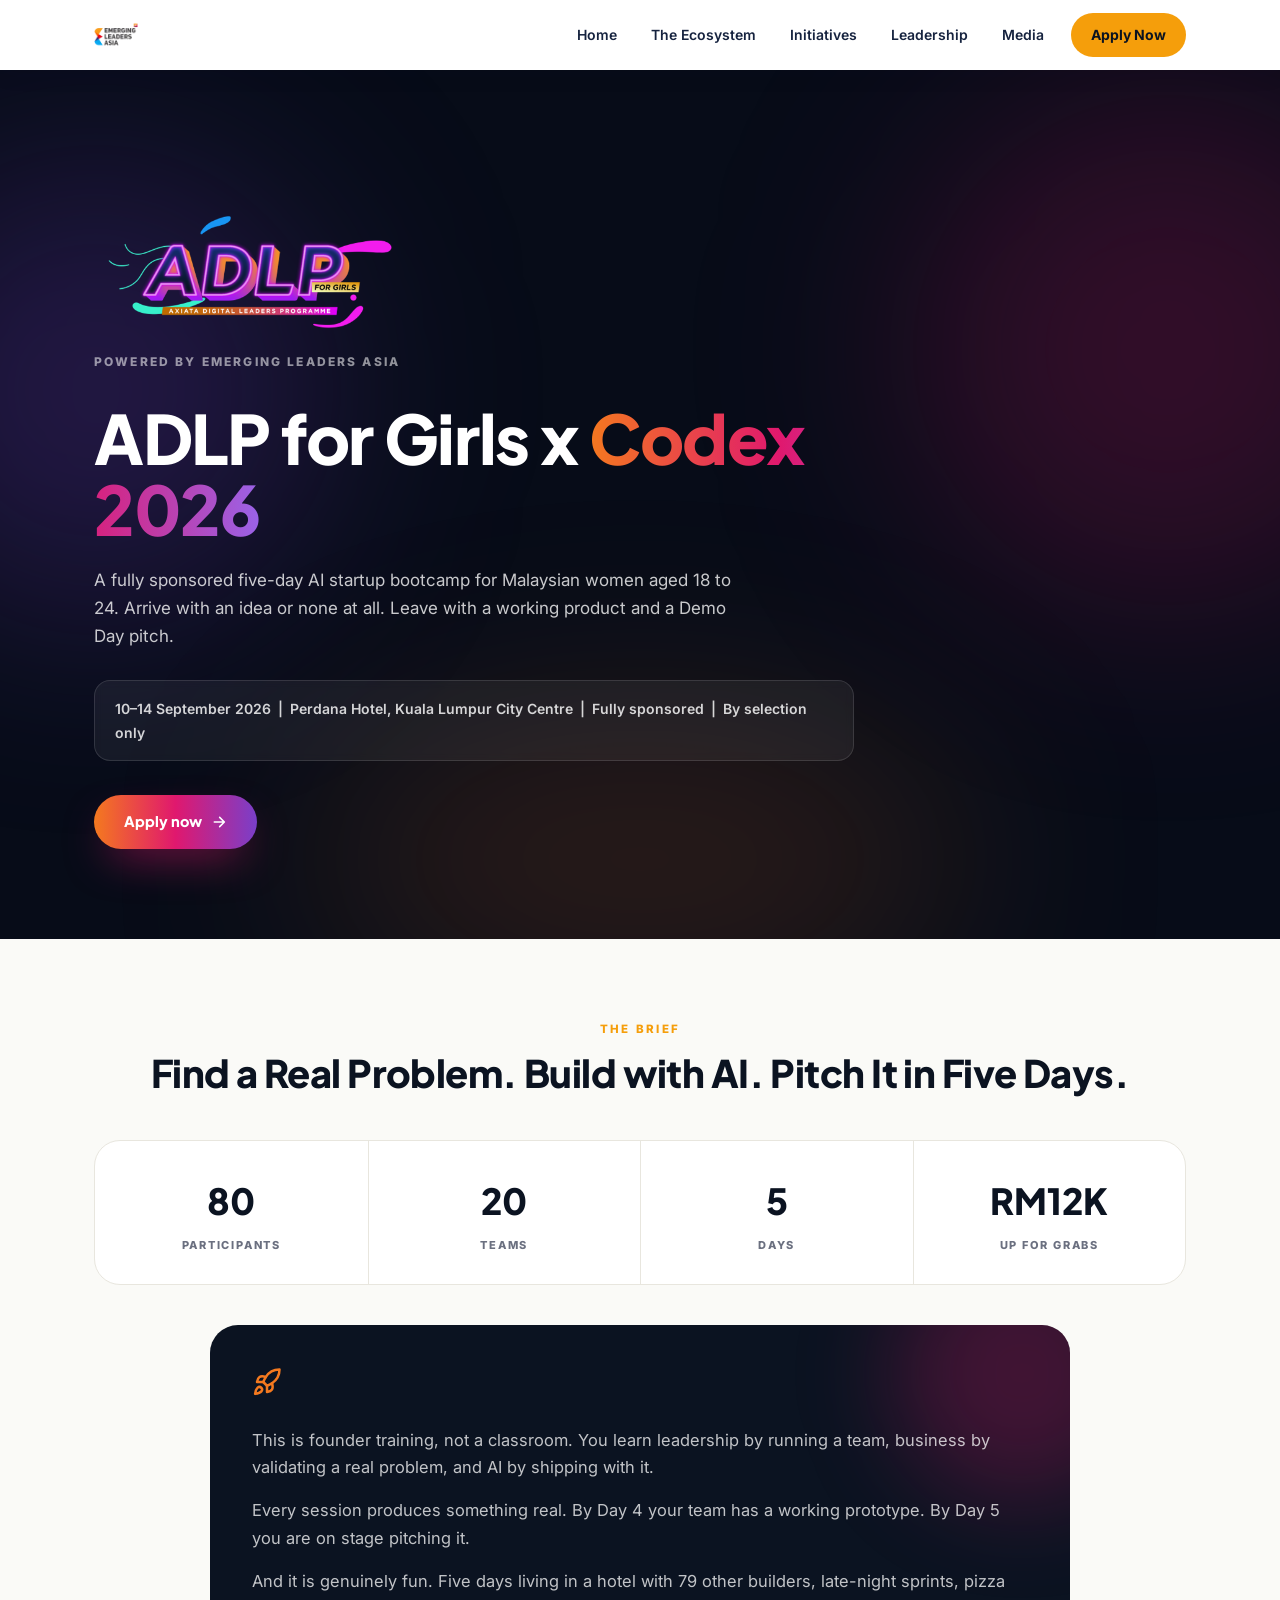
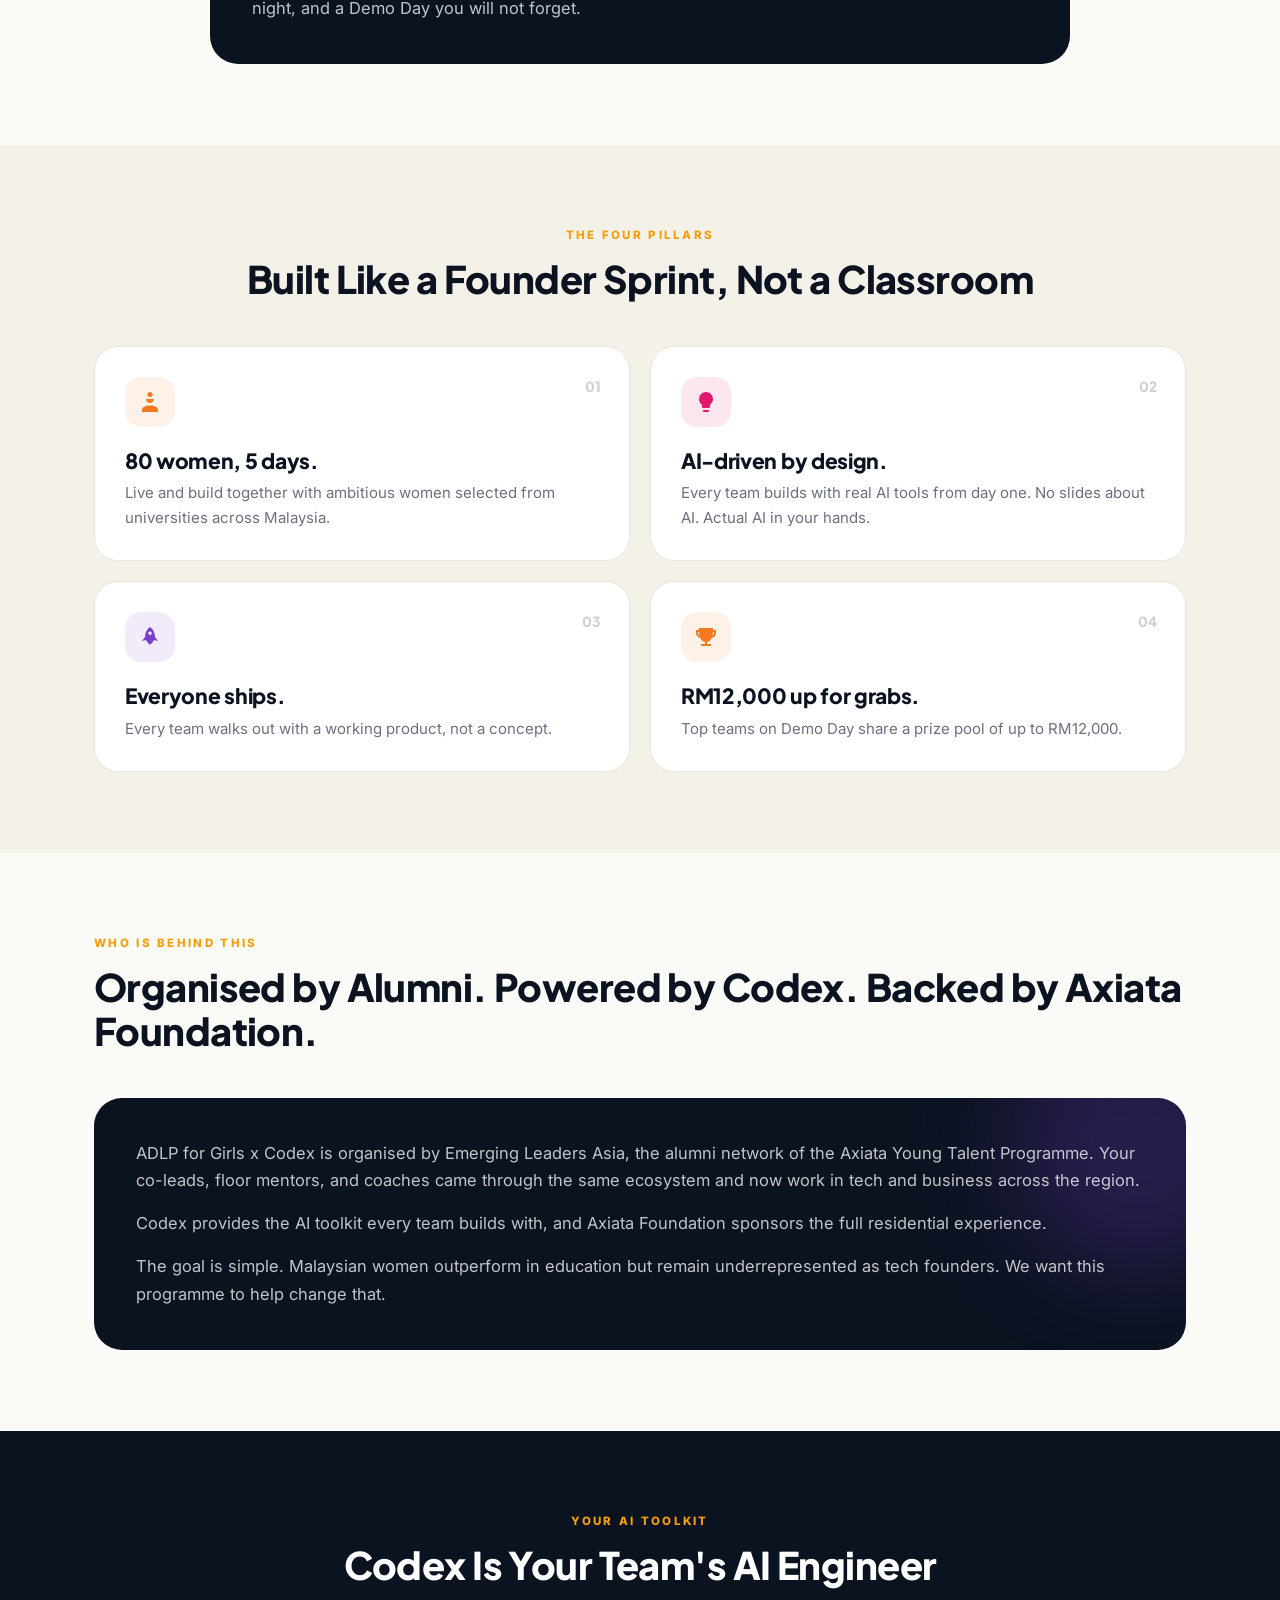
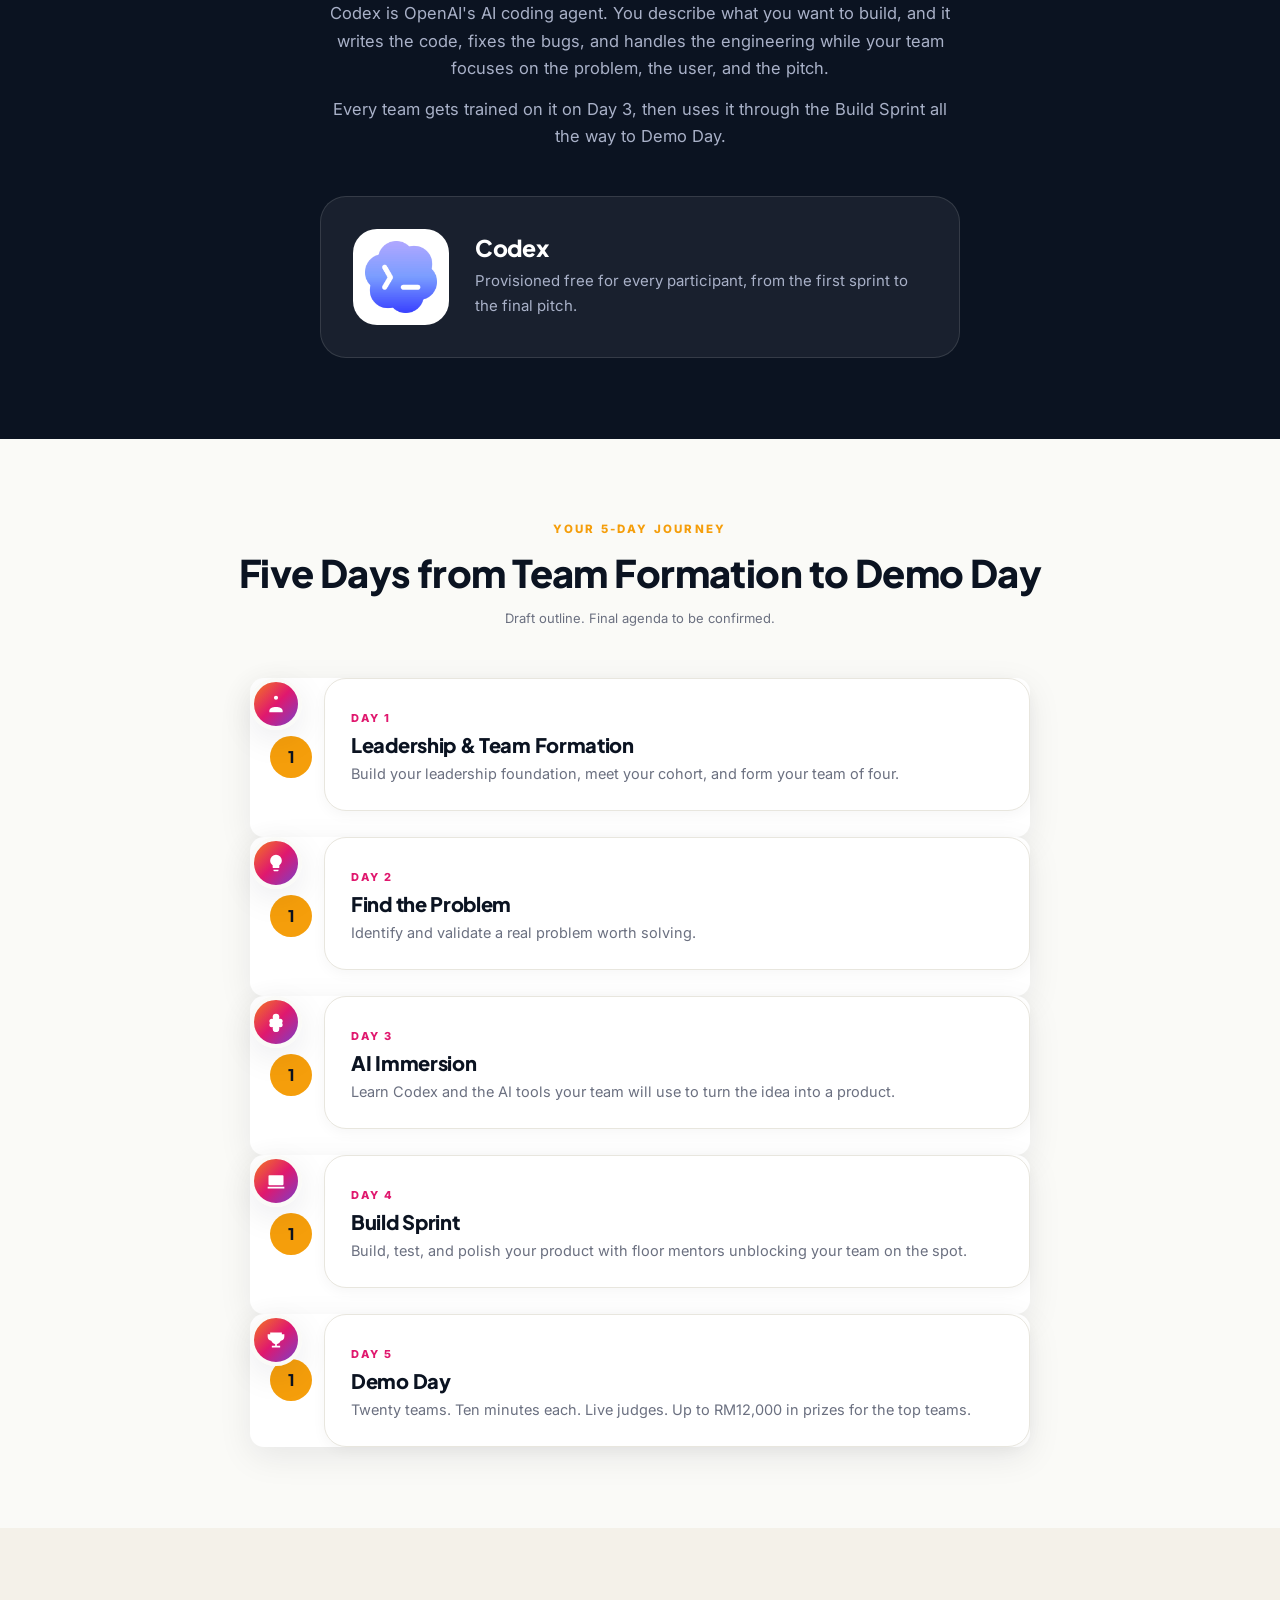
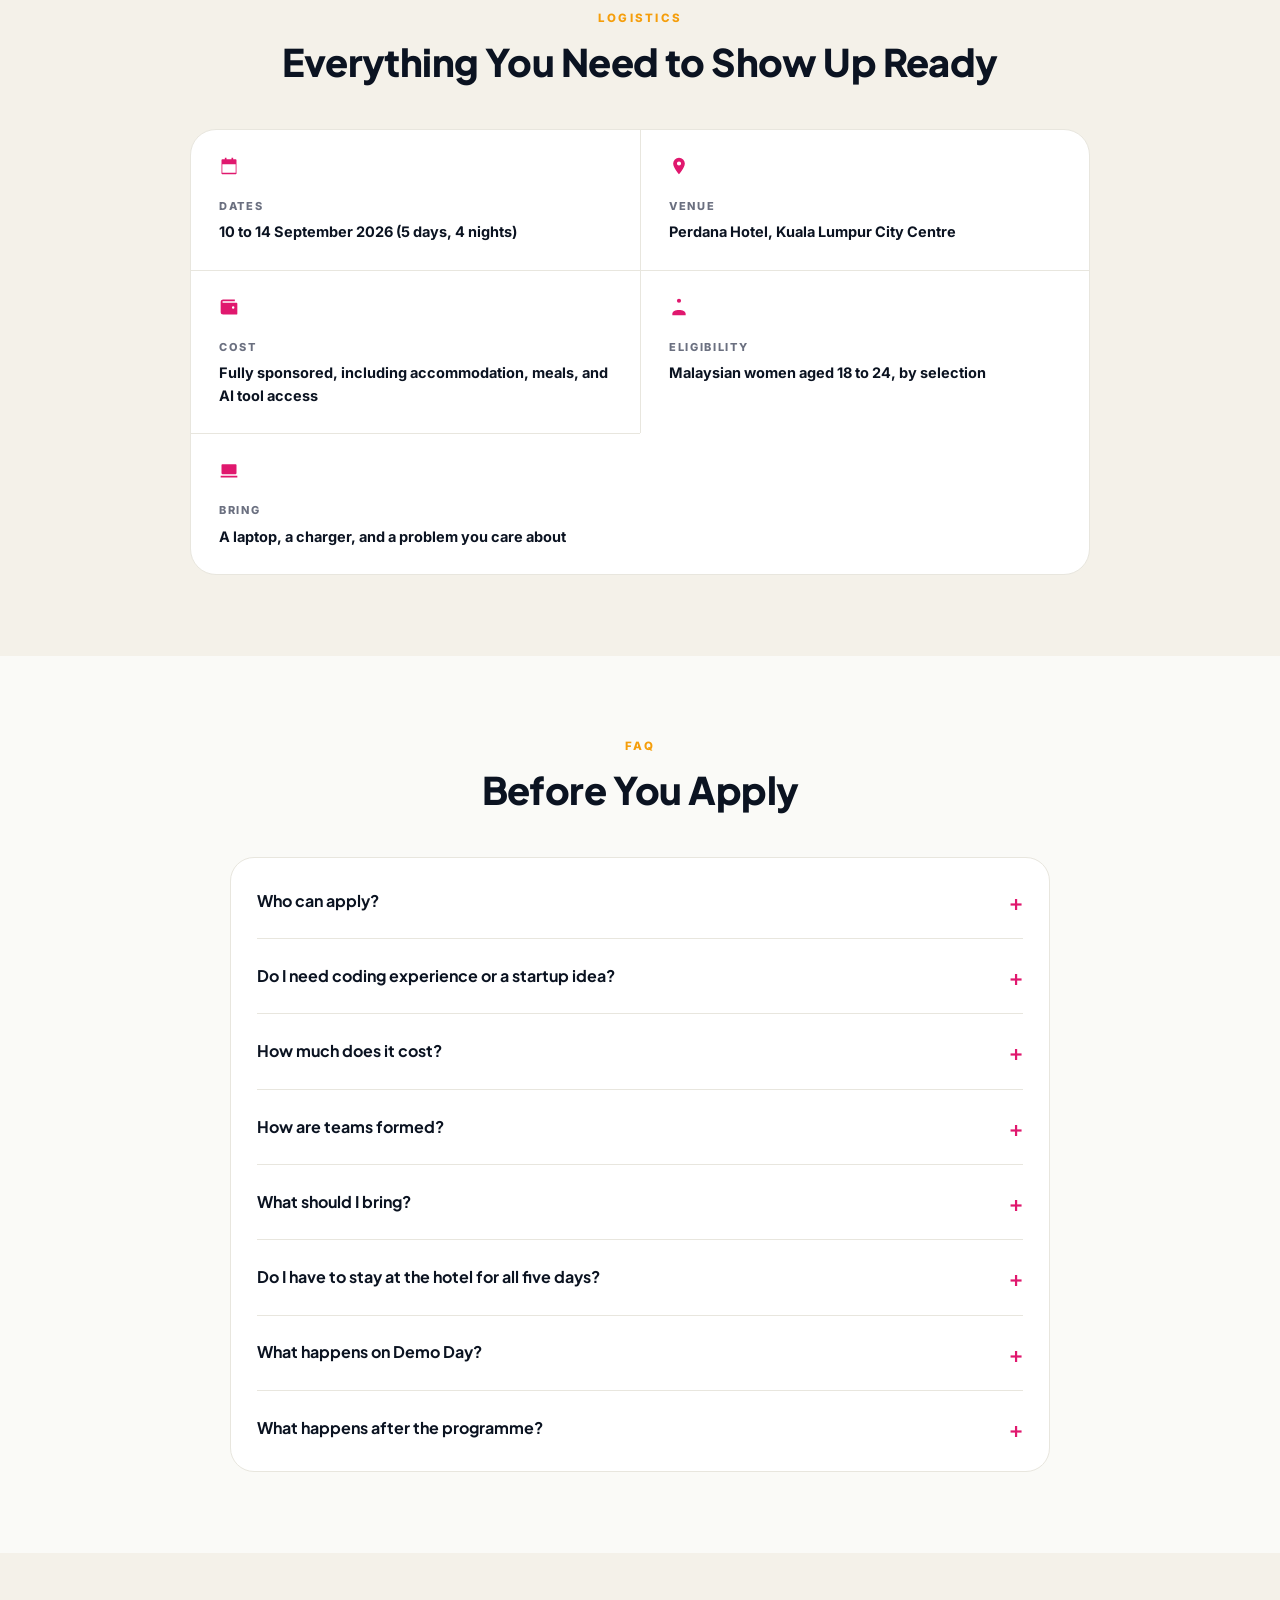
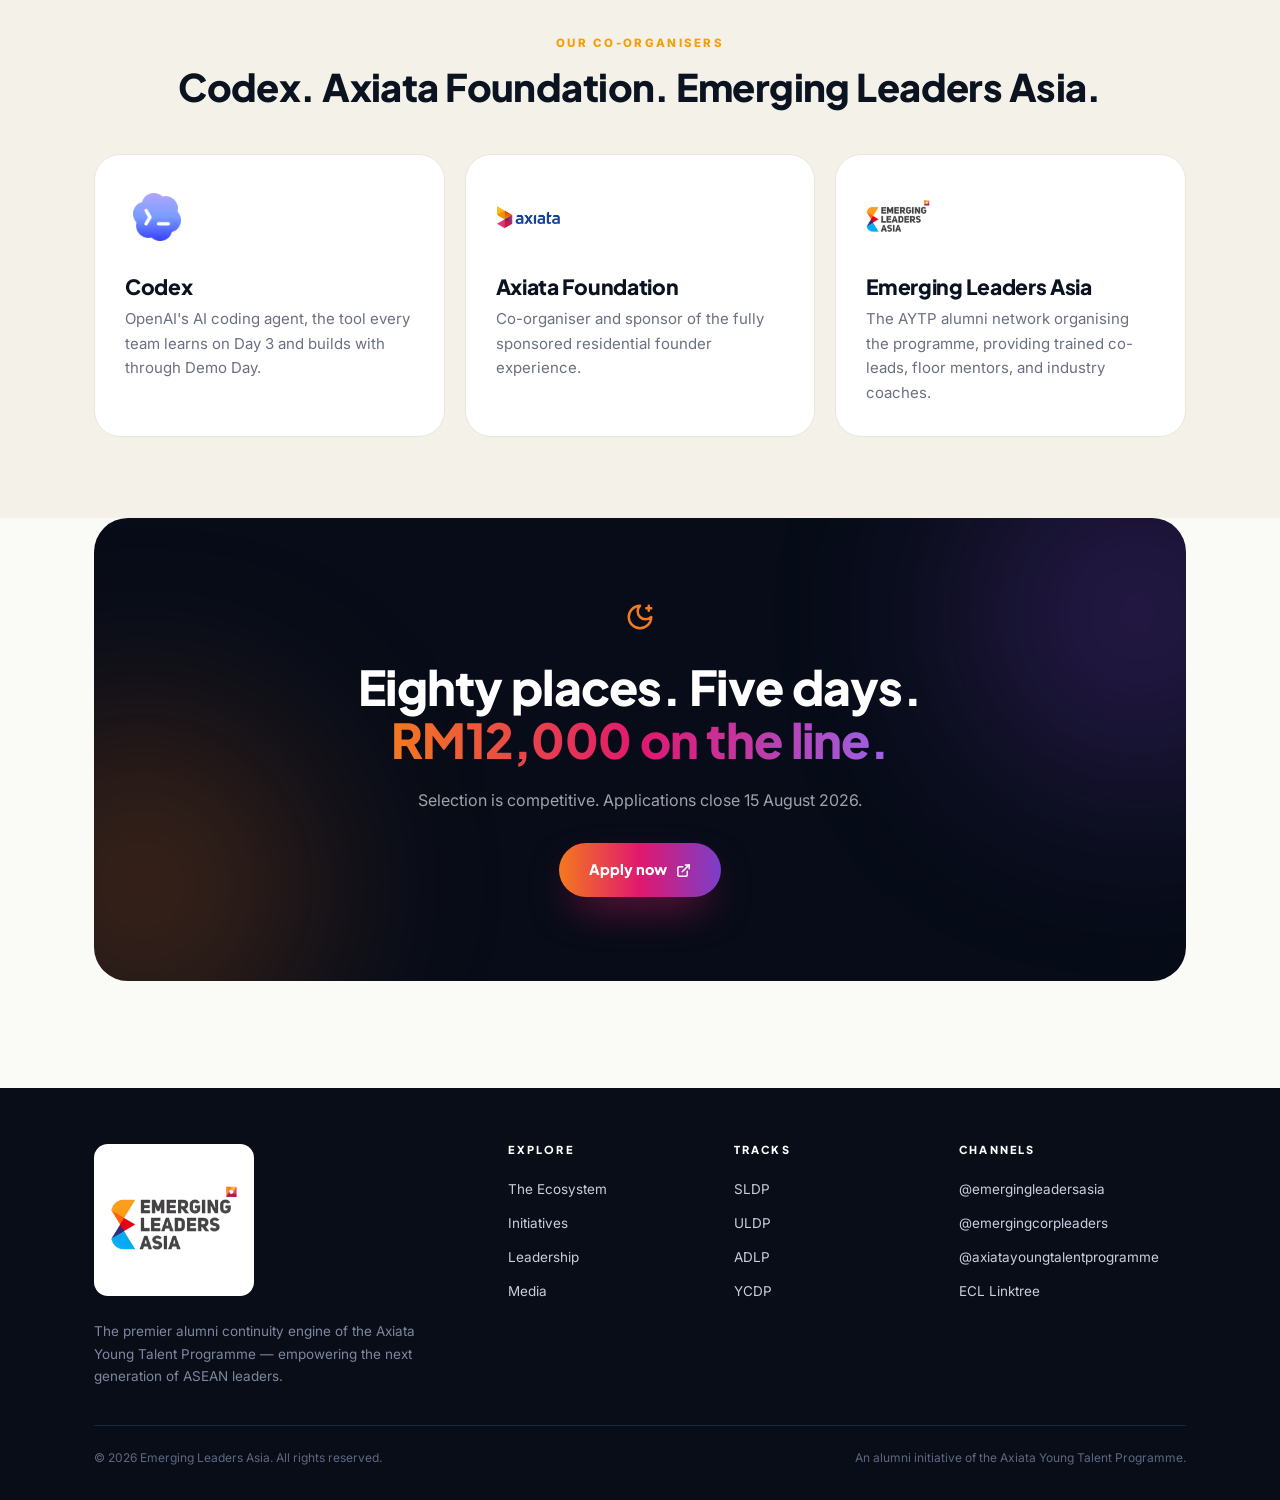
==== adlp-for-girls.html @ cc542b42 "Add ADLP for Girls x Codex 2026 microsite (unlisted staging, noindex) Ported from afsaruddinrusyaidi" ====
<!DOCTYPE html>
<html lang="en">
<head>
  <meta charset="UTF-8">
  <meta name="viewport" content="width=device-width, initial-scale=1.0">
  <!-- STAGING: unlisted preview — remove the noindex line + wire nav/track links when going public -->
  <meta name="robots" content="noindex, nofollow">
  <title>ADLP for Girls x Codex 2026 — Emerging Leaders Asia</title>
  <meta name="description" content="A fully sponsored five-day AI startup bootcamp for Malaysian women aged 18 to 24. Build a working product with Codex and pitch it on Demo Day. 10–14 September 2026, Kuala Lumpur.">
  <meta property="og:title" content="ADLP for Girls x Codex 2026">
  <meta property="og:description" content="80 participants · 20 teams · 5 days · RM12,000 up for grabs. A fully sponsored AI startup bootcamp for Malaysian women aged 18–24.">
  <meta property="og:image" content="https://emergingleadersasia.com/assets/img/adlp/adlp-for-girls-logo.png">
  <meta property="og:type" content="website">
  <link rel="icon" href="data:image/svg+xml,%3Csvg xmlns='http://www.w3.org/2000/svg' viewBox='0 0 100 100'%3E%3Crect width='100' height='100' rx='20' fill='%230b1321'/%3E%3Cpath d='M50 14l9 27 27 9-27 9-9 27-9-27-27-9 27-9z' fill='%23f59e0b'/%3E%3C/svg%3E">
  <link rel="preconnect" href="https://fonts.googleapis.com">
  <link rel="preconnect" href="https://fonts.gstatic.com" crossorigin>
  <link href="https://fonts.googleapis.com/css2?family=Plus+Jakarta+Sans:wght@600;700;800&family=Inter:wght@400;500;600;700&display=swap" rel="stylesheet">
  <link rel="stylesheet" href="assets/css/main.css?v=4">
  <style>
    /* ---- ADLP for Girls x Codex — page accents (scoped) ---- */
    .adlp { --adlp-orange:#f4791f; --adlp-pink:#e0186e; --adlp-purple:#7a3fc9; }
    .adlp .grad-text {
      background: linear-gradient(90deg, var(--adlp-orange), var(--adlp-pink), #9a63e8);
      -webkit-background-clip: text; background-clip: text; color: transparent;
    }
    .adlp-hero {
      position: relative; overflow: hidden; background: #070c18; color: #fff;
      padding: clamp(96px, 16vh, 150px) 0 clamp(64px, 10vh, 96px);
    }
    .adlp-hero .glow { position: absolute; border-radius: 50%; pointer-events: none; filter: blur(110px); }
    .adlp-hero .g1 { width: 28rem; height: 28rem; left: -8rem; top: 6rem; background: rgba(122,63,201,.25); }
    .adlp-hero .g2 { width: 32rem; height: 32rem; right: -9rem; top: 1.5rem; background: rgba(224,24,110,.20); }
    .adlp-hero .g3 { width: 42rem; height: 18rem; left: 50%; bottom: -4rem; transform: translateX(-50%); background: rgba(244,121,31,.15); }
    .adlp-hero .shell { position: relative; }
    .adlp-hero .logo-lockup { width: 100%; max-width: 310px; height: auto; }
    .adlp-hero .powered {
      margin-top: 20px; font-size: 12px; font-weight: 800; letter-spacing: .18em;
      text-transform: uppercase; color: rgba(255,255,255,.55);
    }
    .adlp-hero h1 {
      margin-top: 30px; max-width: 15ch; color: #fff;
      font-size: clamp(38px, 6vw, 68px); line-height: 1.04; letter-spacing: -0.02em;
    }
    .adlp-hero .sub { margin-top: 22px; max-width: 58ch; font-size: 17px; color: rgba(255,255,255,.78); }
    .adlp-hero .facts {
      margin-top: 30px; max-width: 760px; padding: 16px 20px;
      border: 1px solid rgba(255,255,255,.12); border-radius: 16px;
      background: rgba(255,255,255,.06); backdrop-filter: blur(4px);
      font-size: 14px; font-weight: 600; color: rgba(255,255,255,.82); line-height: 1.7;
    }
    .btn-adlp {
      display: inline-flex; align-items: center; gap: 9px;
      background: linear-gradient(90deg, var(--adlp-orange), var(--adlp-pink), var(--adlp-purple));
      color: #fff; border-radius: 999px; padding: 15px 30px;
      font-weight: 800; font-size: 14.5px; font-family: var(--font-display);
      box-shadow: 0 18px 45px -16px rgba(224,24,110,.8);
      transition: transform .3s var(--ease);
    }
    .btn-adlp:hover { transform: translateY(-3px); }
    .adlp-stats { display: grid; grid-template-columns: repeat(4, 1fr); overflow: hidden;
      border: 1px solid var(--line); border-radius: 26px; background: var(--paper); }
    .adlp-stats .cell { padding: 30px 18px; text-align: center; border-left: 1px solid var(--line); }
    .adlp-stats .cell:first-child { border-left: none; }
    .adlp-stats .num { font-family: var(--font-display); font-weight: 800; font-size: 36px; color: var(--navy); }
    .adlp-stats .lbl { margin-top: 6px; font-size: 11px; font-weight: 800; letter-spacing: .16em; color: var(--grey); }
    @media (max-width: 720px) {
      .adlp-stats { grid-template-columns: 1fr 1fr; }
      .adlp-stats .cell:nth-child(odd) { border-left: none; }
      .adlp-stats .cell:nth-child(n+3) { border-top: 1px solid var(--line); }
    }
    .adlp-quote {
      position: relative; overflow: hidden; margin: 40px auto 0; max-width: 860px;
      background: var(--navy); color: rgba(255,255,255,.75); border-radius: 28px; padding: clamp(28px, 4vw, 42px);
    }
    .adlp-quote .spark { position: absolute; right: -80px; top: -80px; width: 256px; height: 256px;
      border-radius: 50%; background: rgba(224,24,110,.25); filter: blur(48px); }
    .adlp-quote p { position: relative; margin-top: 16px; font-size: 16.5px; }
    .adlp-quote p:first-of-type { margin-top: 22px; }
    .pillar-grid { display: grid; gap: 20px; grid-template-columns: 1fr 1fr; margin-top: 44px; }
    @media (max-width: 820px) { .pillar-grid { grid-template-columns: 1fr; } }
    .pillar {
      position: relative; border: 1px solid var(--line); border-radius: 24px; background: var(--paper);
      padding: 30px; transition: transform .3s var(--ease), box-shadow .3s var(--ease);
    }
    .pillar:hover { transform: translateY(-4px); box-shadow: var(--shadow-lg); }
    .pillar .p-icon { display: inline-flex; width: 50px; height: 50px; align-items: center; justify-content: center; border-radius: 16px; }
    .pillar .p-num { position: absolute; top: 28px; right: 28px; font-family: var(--font-display); font-weight: 800; font-size: 14px; color: rgba(11,19,33,.2); }
    .pillar h3 { margin-top: 22px; font-size: 21px; }
    .pillar p { margin-top: 8px; color: var(--grey); font-size: 15px; }
    .adlp-journey { position: relative; margin-top: 48px; }
    .adlp-journey::before { content: ""; position: absolute; left: 25px; top: 10px; bottom: 10px; width: 3px; border-radius: 2px;
      background: linear-gradient(180deg, var(--adlp-orange), var(--adlp-pink), var(--adlp-purple)); }
    .adlp-journey .step { position: relative; padding: 0 0 26px 74px; }
    .adlp-journey .step:last-child { padding-bottom: 0; }
    .adlp-journey .dot {
      position: absolute; left: 0; top: 0; width: 52px; height: 52px; border-radius: 50%;
      display: flex; align-items: center; justify-content: center; color: #fff;
      background: linear-gradient(135deg, var(--adlp-orange), var(--adlp-pink), var(--adlp-purple));
      border: 4px solid var(--bg); box-shadow: var(--shadow);
    }
    .adlp-journey .step-card { border: 1px solid var(--line); border-radius: 22px; background: var(--paper); padding: 24px 26px; box-shadow: 0 4px 14px rgba(11,19,33,.04); }
    .adlp-journey .day { font-size: 11px; font-weight: 800; letter-spacing: .18em; text-transform: uppercase; color: var(--adlp-pink); }
    .adlp-journey h3 { margin-top: 6px; font-size: 20px; }
    .adlp-journey p { margin-top: 6px; color: var(--grey); font-size: 14.5px; }
    .logi-grid { display: grid; grid-template-columns: 1fr 1fr; overflow: hidden; border: 1px solid var(--line); border-radius: 26px; background: var(--paper); }
    @media (max-width: 680px) { .logi-grid { grid-template-columns: 1fr; } }
    .logi-grid .item { padding: 26px 28px; border-top: 1px solid var(--line); }
    .logi-grid .item:nth-child(1), .logi-grid .item:nth-child(2) { border-top: none; }
    .logi-grid .item:nth-child(even) { border-left: 1px solid var(--line); }
    @media (max-width: 680px) {
      .logi-grid .item { border-left: none !important; }
      .logi-grid .item:nth-child(2) { border-top: 1px solid var(--line); }
    }
    .logi-grid .k { margin-top: 14px; font-size: 11px; font-weight: 800; letter-spacing: .15em; text-transform: uppercase; color: var(--grey); }
    .logi-grid .v { margin-top: 6px; font-size: 14.5px; font-weight: 700; color: var(--navy); line-height: 1.55; }
    .logi-grid svg { color: var(--adlp-pink); }
    .adlp-faq { border: 1px solid var(--line); border-radius: 24px; background: var(--paper); padding: 6px 26px; }
    .adlp-faq details { border-top: 1px solid var(--line); }
    .adlp-faq details:first-child { border-top: none; }
    .adlp-faq summary {
      cursor: pointer; list-style: none; display: flex; justify-content: space-between; align-items: center; gap: 16px;
      padding: 19px 0; font-family: var(--font-display); font-weight: 700; font-size: 16px; color: var(--navy);
    }
    .adlp-faq summary::-webkit-details-marker { display: none; }
    .adlp-faq summary::after { content: "+"; font-weight: 600; font-size: 22px; color: var(--adlp-pink); transition: transform .25s var(--ease); }
    .adlp-faq details[open] summary::after { transform: rotate(45deg); }
    .adlp-faq .a { padding: 0 32px 20px 0; color: var(--grey); font-size: 15px; }
    .org-grid { display: grid; gap: 20px; grid-template-columns: repeat(3, 1fr); margin-top: 44px; }
    @media (max-width: 860px) { .org-grid { grid-template-columns: 1fr; } }
    .org { border: 1px solid var(--line); border-radius: 26px; background: var(--paper); padding: 30px; }
    .org img { height: 64px; width: auto; object-fit: contain; border-radius: 16px; }
    .org h3 { margin-top: 26px; font-size: 21px; }
    .org p { margin-top: 8px; color: var(--grey); font-size: 15px; }
    .adlp-cta {
      position: relative; overflow: hidden; border-radius: 34px; background: #070c18; color: #fff;
      text-align: center; padding: clamp(56px, 9vw, 84px) 24px; margin: 0 0 26px;
    }
    .adlp-cta .glow { position: absolute; border-radius: 50%; filter: blur(100px); pointer-events: none; }
    .adlp-cta .g1 { width: 20rem; height: 20rem; left: -7rem; bottom: -4rem; background: rgba(244,121,31,.25); }
    .adlp-cta .g2 { width: 20rem; height: 20rem; right: -7rem; top: -4rem; background: rgba(122,63,201,.3); }
    .adlp-cta h2 { position: relative; color: #fff; font-size: clamp(30px, 4.6vw, 48px); line-height: 1.1; max-width: 22ch; margin: 22px auto 0; }
    .adlp-cta .close-note { position: relative; margin-top: 20px; font-size: 16px; color: rgba(255,255,255,.62); }
    .adlp .section-note { text-align:center; font-size: 13px; color: var(--grey); margin-top: 10px; }
  </style>
</head>
<body class="adlp">

  <!-- ================= NAV ================= -->
  <header class="nav">
    <div class="shell nav-inner">
      <a class="brand" href="index.html">
        <img src="assets/img/ELA-Logo.png" alt="Emerging Leaders Asia — official logo">
      </a>
      <button class="nav-burger" aria-label="Toggle menu" aria-expanded="false"><span></span><span></span><span></span></button>
      <nav class="nav-links" aria-label="Primary">
        <a href="index.html">Home</a>
        <a href="ecosystem.html">The Ecosystem</a>
        <a href="initiatives.html">Initiatives</a>
        <a href="leadership.html">Leadership</a>
        <a href="media.html">Media</a>
        <a class="nav-cta" href="https://candidate.axiata.talentpulse.accendo.com.my/invitation/journey/?journey_unique_token=Ih46s9Psk0eqCZvZvnhDCZmQcNyIdwW4" target="_blank" rel="noopener">Apply Now</a>
      </nav>
    </div>
  </header>

  <!-- ================= HERO ================= -->
  <section class="adlp-hero">
    <div class="glow g1" aria-hidden="true"></div>
    <div class="glow g2" aria-hidden="true"></div>
    <div class="glow g3" aria-hidden="true"></div>
    <div class="shell">
      <img class="logo-lockup" src="assets/img/adlp/adlp-for-girls-logo.png" alt="ADLP For Girls x Codex 2026">
      <p class="powered">Powered by Emerging Leaders Asia</p>
      <h1>ADLP for Girls x <span class="grad-text">Codex 2026</span></h1>
      <p class="sub">A fully sponsored five-day AI startup bootcamp for Malaysian women aged 18 to 24. Arrive with an idea or none at all. Leave with a working product and a Demo Day pitch.</p>
      <p class="facts">10–14 September 2026&ensp;|&ensp;Perdana Hotel, Kuala Lumpur City Centre&ensp;|&ensp;Fully sponsored&ensp;|&ensp;By selection only</p>
      <p style="margin-top:34px;">
        <a class="btn-adlp" href="https://candidate.axiata.talentpulse.accendo.com.my/invitation/journey/?journey_unique_token=Ih46s9Psk0eqCZvZvnhDCZmQcNyIdwW4" target="_blank" rel="noopener noreferrer">
          Apply now
          <svg width="16" height="16" viewBox="0 0 24 24" fill="none" stroke="currentColor" stroke-width="2.4" stroke-linecap="round" stroke-linejoin="round" aria-hidden="true"><path d="M5 12h14M13 5l7 7-7 7"/></svg>
        </a>
      </p>
    </div>
  </section>

  <!-- ================= THE BRIEF ================= -->
  <section class="section">
    <div class="shell">
      <div class="section-head center reveal">
        <p class="kicker">The Brief</p>
        <h2 class="h-section">Find a Real Problem. Build with AI. Pitch It in Five Days.</h2>
      </div>
      <div class="adlp-stats reveal">
        <div class="cell"><div class="num"><span data-count="80">0</span></div><div class="lbl">PARTICIPANTS</div></div>
        <div class="cell"><div class="num"><span data-count="20">0</span></div><div class="lbl">TEAMS</div></div>
        <div class="cell"><div class="num"><span data-count="5">0</span></div><div class="lbl">DAYS</div></div>
        <div class="cell"><div class="num">RM<span data-count="12" data-suffix="K">0</span></div><div class="lbl">UP FOR GRABS</div></div>
      </div>
      <div class="adlp-quote reveal">
        <div class="spark" aria-hidden="true"></div>
        <svg width="30" height="30" viewBox="0 0 24 24" fill="none" stroke="#f4791f" stroke-width="2" stroke-linecap="round" stroke-linejoin="round" style="position:relative;" aria-hidden="true"><path d="M4.5 16.5c-1.5 1.26-2 5-2 5s3.74-.5 5-2c.71-.84.7-2.13-.09-2.91a2.18 2.18 0 0 0-2.91-.09z"/><path d="m12 15-3-3a22 22 0 0 1 2-3.95A12.88 12.88 0 0 1 22 2c0 2.72-.78 7.5-6 11a22.35 22.35 0 0 1-4 2z"/><path d="M9 12H4s.55-3.03 2-4c1.62-1.08 5 0 5 0"/><path d="M12 15v5s3.03-.55 4-2c1.08-1.62 0-5 0-5"/></svg>
        <p>This is founder training, not a classroom. You learn leadership by running a team, business by validating a real problem, and AI by shipping with it.</p>
        <p>Every session produces something real. By Day 4 your team has a working prototype. By Day 5 you are on stage pitching it.</p>
        <p>And it is genuinely fun. Five days living in a hotel with 79 other builders, late-night sprints, pizza night, and a Demo Day you will not forget.</p>
      </div>
    </div>
  </section>

  <!-- ================= FOUR PILLARS ================= -->
  <section class="band" style="padding:clamp(56px,9vh,92px) 0;">
    <div class="shell">
      <div class="section-head center reveal">
        <p class="kicker">The Four Pillars</p>
        <h2 class="h-section">Built Like a Founder Sprint, Not a Classroom</h2>
      </div>
      <div class="pillar-grid">
        <article class="pillar reveal">
          <span class="p-icon" style="background:rgba(244,121,31,.1);color:#f4791f;"><svg width="24" height="24" viewBox="0 0 24 24" fill="currentColor" aria-hidden="true"><path d="M12 7a2.5 2.5 0 110-5 2.5 2.5 0 010 5zM4 22v-2c0-2.8 3.6-4.5 8-4.5s8 1.7 8 4.5v2H4zm8-9c-2.2 0-4-1.8-4-4h8c0 2.2-1.8 4-4 4z"/></svg></span>
          <span class="p-num">01</span>
          <h3>80 women, 5 days.</h3>
          <p>Live and build together with ambitious women selected from universities across Malaysia.</p>
        </article>
        <article class="pillar reveal">
          <span class="p-icon" style="background:rgba(224,24,110,.1);color:#e0186e;"><svg width="24" height="24" viewBox="0 0 24 24" fill="currentColor" aria-hidden="true"><path d="M12 2a7 7 0 00-7 7c0 2.4 1.2 4.5 3 5.7V17a1 1 0 001 1h6a1 1 0 001-1v-2.3c1.8-1.3 3-3.4 3-5.7a7 7 0 00-7-7zm-3 18h6v1a1 1 0 01-1 1h-4a1 1 0 01-1-1v-1z"/></svg></span>
          <span class="p-num">02</span>
          <h3>AI-driven by design.</h3>
          <p>Every team builds with real AI tools from day one. No slides about AI. Actual AI in your hands.</p>
        </article>
        <article class="pillar reveal">
          <span class="p-icon" style="background:rgba(122,63,201,.1);color:#7a3fc9;"><svg width="24" height="24" viewBox="0 0 24 24" fill="currentColor" aria-hidden="true"><path d="M12 2c3 2 5 6 5 10l3 4-4-1c-1 2-2.5 3.5-4 5-1.5-1.5-3-3-4-5l-4 1 3-4c0-4 2-8 5-10zm0 8a1.8 1.8 0 100-3.6A1.8 1.8 0 0012 10z"/></svg></span>
          <span class="p-num">03</span>
          <h3>Everyone ships.</h3>
          <p>Every team walks out with a working product, not a concept.</p>
        </article>
        <article class="pillar reveal">
          <span class="p-icon" style="background:rgba(244,121,31,.1);color:#f4791f;"><svg width="24" height="24" viewBox="0 0 24 24" fill="currentColor" aria-hidden="true"><path d="M5 3h14v2h3v3c0 2.5-1.8 4.5-4.2 4.9A7 7 0 0113 17v2h4v2H7v-2h4v-2a7 7 0 01-4.8-4.1C3.8 12.5 2 10.5 2 8V5h3V3zm-1 4v1c0 1.2.7 2.2 1.7 2.7A9 9 0 015.1 7H4zm16 0h-1.1a9 9 0 01-.6 3.7c1-.5 1.7-1.5 1.7-2.7V7z"/></svg></span>
          <span class="p-num">04</span>
          <h3>RM12,000 up for grabs.</h3>
          <p>Top teams on Demo Day share a prize pool of up to RM12,000.</p>
        </article>
      </div>
    </div>
  </section>

  <!-- ================= WHO IS BEHIND THIS ================= -->
  <section class="section">
    <div class="shell">
      <div class="section-head reveal">
        <p class="kicker">Who Is Behind This</p>
        <h2 class="h-section">Organised by Alumni. Powered by Codex. Backed by Axiata Foundation.</h2>
      </div>
      <div class="adlp-quote reveal" style="margin-top:0;max-width:none;">
        <div class="spark" style="background:rgba(122,63,201,.25);" aria-hidden="true"></div>
        <p style="margin-top:0;">ADLP for Girls x Codex is organised by Emerging Leaders Asia, the alumni network of the Axiata Young Talent Programme. Your co-leads, floor mentors, and coaches came through the same ecosystem and now work in tech and business across the region.</p>
        <p>Codex provides the AI toolkit every team builds with, and Axiata Foundation sponsors the full residential experience.</p>
        <p>The goal is simple. Malaysian women outperform in education but remain underrepresented as tech founders. We want this programme to help change that.</p>
      </div>
    </div>
  </section>

  <!-- ================= CODEX TOOLKIT ================= -->
  <section class="band-deep" style="padding:clamp(56px,9vh,92px) 0;">
    <div class="shell">
      <div class="section-head center reveal">
        <p class="kicker">Your AI Toolkit</p>
        <h2 class="h-section">Codex Is Your Team's AI Engineer</h2>
        <p class="lede" style="margin-left:auto;margin-right:auto;">Codex is OpenAI's AI coding agent. You describe what you want to build, and it writes the code, fixes the bugs, and handles the engineering while your team focuses on the problem, the user, and the pitch.</p>
        <p class="lede" style="margin:14px auto 0;">Every team gets trained on it on Day 3, then uses it through the Build Sprint all the way to Demo Day.</p>
      </div>
      <div class="reveal" style="max-width:640px;margin:0 auto;">
        <article style="position:relative;overflow:hidden;border:1px solid rgba(255,255,255,.12);background:rgba(255,255,255,.06);border-radius:26px;padding:32px;display:flex;align-items:center;gap:26px;">
          <img src="assets/img/adlp/codex-logo.png" alt="Codex logo" width="96" height="96" style="border-radius:24px;flex-shrink:0;">
          <div>
            <h3 style="font-size:23px;">Codex</h3>
            <p style="margin-top:8px;color:#a9b1c8;font-size:15px;">Provisioned free for every participant, from the first sprint to the final pitch.</p>
          </div>
        </article>
      </div>
    </div>
  </section>

  <!-- ================= 5-DAY JOURNEY ================= -->
  <section class="section">
    <div class="shell">
      <div class="section-head center reveal">
        <p class="kicker">Your 5-Day Journey</p>
        <h2 class="h-section">Five Days from Team Formation to Demo Day</h2>
        <p class="section-note">Draft outline. Final agenda to be confirmed.</p>
      </div>
      <div class="adlp-journey" style="max-width:780px;margin-left:auto;margin-right:auto;">
        <div class="step reveal">
          <span class="dot"><svg width="20" height="20" viewBox="0 0 24 24" fill="currentColor" aria-hidden="true"><path d="M12 7a2.5 2.5 0 110-5 2.5 2.5 0 010 5zM4 22v-2c0-2.8 3.6-4.5 8-4.5s8 1.7 8 4.5v2H4z"/></svg></span>
          <div class="step-card">
            <p class="day">Day 1</p>
            <h3>Leadership &amp; Team Formation</h3>
            <p>Build your leadership foundation, meet your cohort, and form your team of four.</p>
          </div>
        </div>
        <div class="step reveal">
          <span class="dot"><svg width="20" height="20" viewBox="0 0 24 24" fill="currentColor" aria-hidden="true"><path d="M12 2a7 7 0 00-7 7c0 2.4 1.2 4.5 3 5.7V17a1 1 0 001 1h6a1 1 0 001-1v-2.3c1.8-1.3 3-3.4 3-5.7a7 7 0 00-7-7zm-3 18h6v1a1 1 0 01-1 1h-4a1 1 0 01-1-1v-1z"/></svg></span>
          <div class="step-card">
            <p class="day">Day 2</p>
            <h3>Find the Problem</h3>
            <p>Identify and validate a real problem worth solving.</p>
          </div>
        </div>
        <div class="step reveal">
          <span class="dot"><svg width="20" height="20" viewBox="0 0 24 24" fill="currentColor" aria-hidden="true"><path d="M12 2a4 4 0 014 4c0 .7-.2 1.4-.5 2H17a3 3 0 013 3c0 .8-.3 1.6-.9 2.1.6.6.9 1.3.9 2.1a3 3 0 01-3 3h-1.5c.3.6.5 1.3.5 2a4 4 0 01-8 0c0-.7.2-1.4.5-2H7a3 3 0 01-3-3c0-.8.3-1.5.9-2.1A3 3 0 014 11a3 3 0 013-3h1.5A4.2 4.2 0 018 6a4 4 0 014-4z"/></svg></span>
          <div class="step-card">
            <p class="day">Day 3</p>
            <h3>AI Immersion</h3>
            <p>Learn Codex and the AI tools your team will use to turn the idea into a product.</p>
          </div>
        </div>
        <div class="step reveal">
          <span class="dot"><svg width="20" height="20" viewBox="0 0 24 24" fill="currentColor" aria-hidden="true"><path d="M4 5h16a1 1 0 011 1v10a1 1 0 01-1 1H4a1 1 0 01-1-1V6a1 1 0 011-1zm-2 14h20v2H2v-2z"/></svg></span>
          <div class="step-card">
            <p class="day">Day 4</p>
            <h3>Build Sprint</h3>
            <p>Build, test, and polish your product with floor mentors unblocking your team on the spot.</p>
          </div>
        </div>
        <div class="step reveal">
          <span class="dot"><svg width="20" height="20" viewBox="0 0 24 24" fill="currentColor" aria-hidden="true"><path d="M5 3h14v2h3v3c0 2.5-1.8 4.5-4.2 4.9A7 7 0 0113 17v2h4v2H7v-2h4v-2a7 7 0 01-4.8-4.1C3.8 12.5 2 10.5 2 8V5h3V3z"/></svg></span>
          <div class="step-card">
            <p class="day">Day 5</p>
            <h3>Demo Day</h3>
            <p>Twenty teams. Ten minutes each. Live judges. Up to RM12,000 in prizes for the top teams.</p>
          </div>
        </div>
      </div>
    </div>
  </section>

  <!-- ================= LOGISTICS ================= -->
  <section class="band" style="padding:clamp(56px,9vh,92px) 0;">
    <div class="shell">
      <div class="section-head center reveal">
        <p class="kicker">Logistics</p>
        <h2 class="h-section">Everything You Need to Show Up Ready</h2>
      </div>
      <div class="logi-grid reveal" style="max-width:900px;margin:0 auto;">
        <div class="item">
          <svg width="20" height="20" viewBox="0 0 24 24" fill="currentColor" aria-hidden="true"><path d="M7 2h2v2h6V2h2v2h3a1 1 0 011 1v16a1 1 0 01-1 1H4a1 1 0 01-1-1V5a1 1 0 011-1h3V2zm13 8H4v10h16V10z"/></svg>
          <p class="k">Dates</p>
          <p class="v">10 to 14 September 2026 (5 days, 4 nights)</p>
        </div>
        <div class="item">
          <svg width="20" height="20" viewBox="0 0 24 24" fill="currentColor" aria-hidden="true"><path d="M12 2a7 7 0 017 7c0 5.25-7 13-7 13S5 14.25 5 9a7 7 0 017-7zm0 9.5A2.5 2.5 0 1012 6.5a2.5 2.5 0 000 5z"/></svg>
          <p class="k">Venue</p>
          <p class="v">Perdana Hotel, Kuala Lumpur City Centre</p>
        </div>
        <div class="item">
          <svg width="20" height="20" viewBox="0 0 24 24" fill="currentColor" aria-hidden="true"><path d="M21 7H5a1 1 0 01 0-2h14V3H5a3 3 0 00-3 3v12a3 3 0 003 3h16a1 1 0 001-1V8a1 1 0 00-1-1zm-4 7a1.5 1.5 0 110-3 1.5 1.5 0 010 3z"/></svg>
          <p class="k">Cost</p>
          <p class="v">Fully sponsored, including accommodation, meals, and AI tool access</p>
        </div>
        <div class="item">
          <svg width="20" height="20" viewBox="0 0 24 24" fill="currentColor" aria-hidden="true"><path d="M12 7a2.5 2.5 0 110-5 2.5 2.5 0 010 5zM4 22v-2c0-2.8 3.6-4.5 8-4.5s8 1.7 8 4.5v2H4z"/></svg>
          <p class="k">Eligibility</p>
          <p class="v">Malaysian women aged 18 to 24, by selection</p>
        </div>
        <div class="item">
          <svg width="20" height="20" viewBox="0 0 24 24" fill="currentColor" aria-hidden="true"><path d="M4 5h16a1 1 0 011 1v10a1 1 0 01-1 1H4a1 1 0 01-1-1V6a1 1 0 011-1zm-2 14h20v2H2v-2z"/></svg>
          <p class="k">Bring</p>
          <p class="v">A laptop, a charger, and a problem you care about</p>
        </div>
      </div>
    </div>
  </section>

  <!-- ================= FAQ ================= -->
  <section class="section">
    <div class="shell">
      <div class="section-head center reveal">
        <p class="kicker">FAQ</p>
        <h2 class="h-section">Before You Apply</h2>
      </div>
      <div class="adlp-faq reveal" style="max-width:820px;margin:0 auto;">
        <details>
          <summary>Who can apply?</summary>
          <div class="a">Malaysian women aged 18 to 24. You do not need to be studying ICT or computer science. If you are curious about building with AI and willing to work hard for five days, apply.</div>
        </details>
        <details>
          <summary>Do I need coding experience or a startup idea?</summary>
          <div class="a">No to both. Codex handles the code, and Day 2 is designed to help your team find and validate a problem worth solving. Plenty of great teams will walk in with nothing but curiosity.</div>
        </details>
        <details>
          <summary>How much does it cost?</summary>
          <div class="a">Nothing. The programme is fully sponsored, including accommodation, meals, and AI tool access.</div>
        </details>
        <details>
          <summary>How are teams formed?</summary>
          <div class="a">Teams of four are formed on Day 1. You do not need to apply with a team, and you cannot pre-select teammates. Part of the experience is learning to build with people you just met.</div>
        </details>
        <details>
          <summary>What should I bring?</summary>
          <div class="a">A laptop, a charger, and a problem you care about. Everything else is provided.</div>
        </details>
        <details>
          <summary>Do I have to stay at the hotel for all five days?</summary>
          <div class="a">Yes. This is a full residential programme and the schedule runs day and night. Accommodation is provided and sponsored.</div>
        </details>
        <details>
          <summary>What happens on Demo Day?</summary>
          <div class="a">All twenty teams pitch their working product live to a panel of judges, ten minutes each. Top teams share a prize pool of up to RM12,000.</div>
        </details>
        <details>
          <summary>What happens after the programme?</summary>
          <div class="a">You leave with a working product, a pitch you have delivered on stage, and access to the Emerging Leaders Asia network of alumni, mentors, and coaches.</div>
        </details>
      </div>
    </div>
  </section>

  <!-- ================= CO-ORGANISERS ================= -->
  <section class="band" style="padding:clamp(56px,9vh,92px) 0;">
    <div class="shell">
      <div class="section-head center reveal">
        <p class="kicker">Our Co-Organisers</p>
        <h2 class="h-section">Codex. Axiata Foundation. Emerging Leaders Asia.</h2>
      </div>
      <div class="org-grid">
        <article class="org reveal">
          <img src="assets/img/adlp/codex-logo.png" alt="Codex logo">
          <h3>Codex</h3>
          <p>OpenAI's AI coding agent, the tool every team learns on Day 3 and builds with through Demo Day.</p>
        </article>
        <article class="org reveal">
          <img src="assets/img/adlp/axiata-foundation.png" alt="Axiata Foundation logo">
          <h3>Axiata Foundation</h3>
          <p>Co-organiser and sponsor of the fully sponsored residential founder experience.</p>
        </article>
        <article class="org reveal">
          <img src="assets/img/ELA-Logo.png" alt="Emerging Leaders Asia logo">
          <h3>Emerging Leaders Asia</h3>
          <p>The AYTP alumni network organising the programme, providing trained co-leads, floor mentors, and industry coaches.</p>
        </article>
      </div>
    </div>
  </section>

  <!-- ================= FINAL CTA ================= -->
  <section class="section" id="register" style="padding-top:0;">
    <div class="shell">
      <div class="adlp-cta reveal">
        <div class="glow g1" aria-hidden="true"></div>
        <div class="glow g2" aria-hidden="true"></div>
        <svg width="30" height="30" viewBox="0 0 24 24" fill="none" stroke="#f4791f" stroke-width="2" stroke-linecap="round" stroke-linejoin="round" style="position:relative;" aria-hidden="true"><path d="M12 3a6 6 0 009 9 9 9 0 11-9-9z"/><path d="M19 3v4M21 5h-4"/></svg>
        <h2>Eighty places. Five days. <span class="grad-text">RM12,000 on the line.</span></h2>
        <p class="close-note">Selection is competitive. Applications close 15 August 2026.</p>
        <p style="position:relative;margin-top:30px;">
          <a class="btn-adlp" href="https://candidate.axiata.talentpulse.accendo.com.my/invitation/journey/?journey_unique_token=Ih46s9Psk0eqCZvZvnhDCZmQcNyIdwW4" target="_blank" rel="noopener noreferrer">
            Apply now
            <svg width="15" height="15" viewBox="0 0 24 24" fill="none" stroke="currentColor" stroke-width="2.4" stroke-linecap="round" stroke-linejoin="round" aria-hidden="true"><path d="M18 13v6a2 2 0 01-2 2H5a2 2 0 01-2-2V8a2 2 0 012-2h6"/><path d="M15 3h6v6"/><path d="M10 14L21 3"/></svg>
          </a>
        </p>
      </div>
    </div>
  </section>

  <!-- ================= FOOTER ================= -->
  <footer class="footer">
    <div class="shell">
      <div class="footer-grid">
        <div>
          <span class="logo-chip"><img src="assets/img/ELA-Logo.png" alt="Emerging Leaders Asia logo"></span>
          <p>The premier alumni continuity engine of the Axiata Young Talent Programme — empowering the next generation of ASEAN leaders.</p>
        </div>
        <div>
          <h4>Explore</h4>
          <ul>
            <li><a href="ecosystem.html">The Ecosystem</a></li>
            <li><a href="initiatives.html">Initiatives</a></li>
            <li><a href="leadership.html">Leadership</a></li>
            <li><a href="media.html">Media</a></li>
          </ul>
        </div>
        <div>
          <h4>Tracks</h4>
          <ul>
            <li><a href="ecosystem.html#sldp">SLDP</a></li>
            <li><a href="ecosystem.html#uldp">ULDP</a></li>
            <li><a href="ecosystem.html#adlp">ADLP</a></li>
            <li><a href="ecosystem.html#ycdp">YCDP</a></li>
          </ul>
        </div>
        <div>
          <h4>Channels</h4>
          <ul>
            <li><a href="https://www.instagram.com/emergingleadersasia/" target="_blank" rel="noopener">@emergingleadersasia</a></li>
            <li><a href="https://www.instagram.com/emergingcorpleaders/" target="_blank" rel="noopener">@emergingcorpleaders</a></li>
            <li><a href="https://www.instagram.com/axiatayoungtalentprogramme/" target="_blank" rel="noopener">@axiatayoungtalentprogramme</a></li>
            <li><a href="https://linktr.ee/emergingcorpleaders" target="_blank" rel="noopener">ECL Linktree</a></li>
          </ul>
        </div>
      </div>
      <div class="footer-bottom">
        <span>© 2026 Emerging Leaders Asia. All rights reserved.</span>
        <span>An alumni initiative of the Axiata Young Talent Programme.</span>
      </div>
    </div>
  </footer>

  <script src="assets/js/main.js"></script>
</body>
</html>
---- assets/css/main.css ----
/* ============================================================
   ELA — Emerging Leaders Asia · Design System v2
   Light warm theme in the ELA web family style.
   Primary: Deep Navy #0b1321 · Accent: Operational Amber #f59e0b
   Logo support accents: orange · red · blue · purple
   ============================================================ */

:root {
  --navy: #0b1321;
  --navy2: #16233f;
  --navy3: #080d18;
  --bg: #fafaf7;
  --cream: #f4f1e9;
  --paper: #ffffff;
  --ink: #141a28;
  --grey: #6b7080;
  --line: #e8e6de;
  --amber: #f59e0b;
  --amber-soft: rgba(245, 158, 11, 0.14);
  --orange: #f79433;
  --red: #e63946;
  --blue: #29a8e0;
  --purple: #4a3f8f;
  --font-display: "Plus Jakarta Sans", "Inter", system-ui, sans-serif;
  --font-body: "Inter", system-ui, -apple-system, sans-serif;
  --ease: cubic-bezier(0.22, 1, 0.36, 1);
  --radius: 14px;
  --radius-lg: 22px;
  --shadow: 0 10px 34px rgba(11, 19, 33, 0.08);
  --shadow-lg: 0 22px 60px rgba(11, 19, 33, 0.14);
  --maxw: 1140px;
}

*, *::before, *::after { box-sizing: border-box; margin: 0; padding: 0; }
html { scroll-behavior: smooth; }
body {
  font-family: var(--font-body);
  color: var(--ink);
  background: var(--bg);
  line-height: 1.65;
  font-size: 16px;
  -webkit-font-smoothing: antialiased;
  overflow-x: hidden;
}
img, video { max-width: 100%; display: block; }
a { color: inherit; text-decoration: none; }
ul { list-style: none; }
button { font: inherit; cursor: pointer; border: none; background: none; color: inherit; }
::selection { background: var(--amber); color: var(--navy); }

.shell { max-width: var(--maxw); margin: 0 auto; padding: 0 24px; }
section { position: relative; }
.section { padding: clamp(56px, 9vh, 92px) 0; position: relative; }

/* ---------- typography ---------- */
h1, h2, h3, h4 { font-family: var(--font-display); font-weight: 800; line-height: 1.15; color: var(--navy); letter-spacing: -0.015em; }
.kicker {
  font-size: 11.5px;
  font-weight: 800;
  letter-spacing: 0.2em;
  text-transform: uppercase;
  color: var(--amber);
  margin-bottom: 12px;
}
.h-section { font-size: clamp(26px, 3.6vw, 38px); margin-bottom: 14px; }
.lede { font-size: 16.5px; color: var(--grey); max-width: 62ch; }
.center { text-align: center; }
.center .lede { margin-left: auto; margin-right: auto; }
.section-head { margin-bottom: clamp(30px, 5vh, 46px); }

/* ---------- geometric brand accents (Star + Round Shape) ---------- */
.geo { position: absolute; pointer-events: none; }
.geo.star { color: rgba(245, 158, 11, 0.3); }
.geo.star-blue { color: rgba(41, 168, 224, 0.28); }
.geo.ring { border-radius: 50%; border: 4px solid rgba(245, 158, 11, 0.2); }
.geo.ring-blue { border-radius: 50%; border: 4px solid rgba(41, 168, 224, 0.2); }
.geo.dot { border-radius: 50%; background: rgba(245, 158, 11, 0.16); }

/* ---------- nav (white, floating) ---------- */
.nav {
  position: sticky;
  top: 0;
  z-index: 60;
  background: rgba(255, 255, 255, 0.94);
  backdrop-filter: blur(12px);
  -webkit-backdrop-filter: blur(12px);
  box-shadow: 0 2px 24px rgba(11, 19, 33, 0.08);
}
.nav-inner { display: flex; align-items: center; justify-content: space-between; min-height: 70px; gap: 20px; }
.brand { display: flex; align-items: center; gap: 12px; min-height: 44px; }
.brand img { height: 40px; width: auto; }
.brand .t { font-family: var(--font-display); font-weight: 800; font-size: 13.5px; letter-spacing: 0.1em; color: var(--navy); line-height: 1.25; }
.brand .t small { display: block; font-weight: 600; font-size: 8.5px; letter-spacing: 0.26em; color: var(--grey); }

.nav-links { display: flex; align-items: center; gap: 4px; }
.nav-links a {
  display: inline-flex;
  align-items: center;
  min-height: 44px;
  padding: 0 15px;
  border-radius: 999px;
  font-size: 14px;
  font-weight: 600;
  color: var(--navy2);
  transition: background 0.25s var(--ease), color 0.25s var(--ease);
}
.nav-links a:hover { background: var(--cream); }
.nav-links a.active { background: var(--navy); color: #fff; }
.nav-links a.nav-cta {
  margin-left: 8px;
  background: var(--amber);
  color: var(--navy);
  font-weight: 700;
  padding: 0 20px;
}
.nav-links a.nav-cta:hover { background: #fbb034; }

.nav-burger { display: none; flex-direction: column; justify-content: center; align-items: center; gap: 5px; width: 44px; height: 44px; }
.nav-burger span { width: 22px; height: 2.5px; border-radius: 2px; background: var(--navy); transition: 0.25s; }

@media (max-width: 920px) {
  .nav-burger { display: flex; }
  .nav-links {
    position: absolute;
    top: 100%;
    left: 0;
    right: 0;
    flex-direction: column;
    align-items: stretch;
    background: #fff;
    box-shadow: 0 18px 30px rgba(11, 19, 33, 0.15);
    padding: 12px 22px 20px;
    display: none;
  }
  .nav-links.open { display: flex; }
  .nav-links a { min-height: 48px; border-radius: 10px; }
  .nav-links a.nav-cta { margin: 8px 0 0; justify-content: center; }
}

/* ---------- hero (light, two-column, rotated photo card) ---------- */
.hero {
  position: relative;
  overflow: hidden;
  background: linear-gradient(115deg, #ffffff 0%, #f8f7f2 55%, #f2efe6 100%);
}
.hero::before {
  content: "";
  position: absolute;
  right: -140px;
  top: -140px;
  width: 480px;
  height: 480px;
  border-radius: 50%;
  background: radial-gradient(circle, rgba(245, 158, 11, 0.12), transparent 65%);
}
.hero .shell {
  position: relative;
  z-index: 2;
  display: grid;
  grid-template-columns: 1.05fr 0.95fr;
  gap: 48px;
  align-items: center;
  padding-top: clamp(48px, 8vh, 76px);
  padding-bottom: clamp(48px, 8vh, 76px);
}
.hero.solo .shell { grid-template-columns: 1fr; max-width: 900px; }
.hero h1 { font-size: clamp(32px, 5vw, 54px); }
.hero .sub { color: var(--grey); font-size: 17px; max-width: 54ch; margin: 16px 0 8px; }
.hero .meta { display: flex; flex-wrap: wrap; gap: 10px; margin-top: 22px; }
.hero .meta span {
  background: #fff;
  border: 1px solid var(--line);
  box-shadow: var(--shadow);
  padding: 9px 17px;
  border-radius: 999px;
  font-size: 13.5px;
  font-weight: 600;
  color: var(--navy2);
}
.hero .cta { margin-top: 26px; display: flex; gap: 12px; flex-wrap: wrap; }
.hero .photo { position: relative; }
.hero .photo img { border-radius: var(--radius-lg); box-shadow: var(--shadow-lg); transform: rotate(1.6deg); width: 100%; object-fit: cover; }
.hero .photo::after {
  content: "";
  position: absolute;
  inset: auto -16px -16px auto;
  width: 84px;
  height: 84px;
  background: rgba(245, 158, 11, 0.35);
  border-radius: 18px;
  transform: rotate(12deg);
  z-index: -1;
}
.hero .photo::before {
  content: "";
  position: absolute;
  left: -18px;
  top: -14px;
  width: 60px;
  height: 60px;
  border: 5px solid rgba(41, 168, 224, 0.3);
  border-radius: 50%;
  z-index: -1;
}
@media (max-width: 880px) {
  .hero .shell { grid-template-columns: 1fr; gap: 30px; }
  .hero .photo { max-width: 520px; }
}

/* ---------- buttons ---------- */
.btn {
  display: inline-flex;
  align-items: center;
  justify-content: center;
  gap: 8px;
  min-height: 48px;
  padding: 0 28px;
  border-radius: 999px;
  font-weight: 700;
  font-size: 15px;
  transition: transform 0.2s var(--ease), box-shadow 0.2s var(--ease), background 0.2s var(--ease);
}
.btn:hover { transform: translateY(-2px); box-shadow: var(--shadow); }
.btn-amber { background: var(--amber); color: var(--navy); }
.btn-amber:hover { background: #fbb034; }
.btn-navy { background: var(--navy); color: #fff; }
.btn-ghost { background: transparent; color: var(--navy); border: 2px solid var(--navy); }

/* ---------- bands ---------- */
.band { background: var(--cream); }
.band-deep { background: var(--navy); color: #e6e9f2; }
.band-deep h1, .band-deep h2, .band-deep h3 { color: #fff; }
.band-deep .kicker { color: var(--amber); }
.band-deep .lede { color: #a9b1c8; }
.band-deep .btn-ghost { color: #fff; border-color: rgba(255, 255, 255, 0.6); }

/* ---------- cards & grids ---------- */
.grid { display: grid; gap: 22px; }
.grid.c2 { grid-template-columns: repeat(2, 1fr); }
.grid.c3 { grid-template-columns: repeat(3, 1fr); }
.grid.c4 { grid-template-columns: repeat(4, 1fr); }
@media (max-width: 880px) { .grid.c3, .grid.c4 { grid-template-columns: repeat(2, 1fr); } }
@media (max-width: 580px) { .grid.c2, .grid.c3, .grid.c4 { grid-template-columns: 1fr; } }

.card {
  background: var(--paper);
  border-radius: var(--radius-lg);
  padding: 30px 28px;
  box-shadow: var(--shadow);
  border-top: 5px solid transparent;
  transition: transform 0.25s var(--ease), box-shadow 0.25s var(--ease);
  display: block;
}
.card:hover { transform: translateY(-4px); box-shadow: var(--shadow-lg); }
.card h3 { margin: 14px 0 6px; font-size: 19px; }
.card p { color: var(--grey); font-size: 14.5px; }
.card .icon {
  width: 52px;
  height: 52px;
  border-radius: 50%;
  display: grid;
  place-items: center;
  color: #fff;
}
.card .tag {
  display: inline-block;
  margin-top: 12px;
  font-size: 11px;
  font-weight: 800;
  letter-spacing: 0.12em;
  text-transform: uppercase;
  padding: 5px 13px;
  border-radius: 999px;
  color: #fff;
}
.card .full-name { font-size: 12.5px; font-weight: 600; color: var(--grey); letter-spacing: 0.02em; margin-top: -2px; }

.card.t-amber { border-top-color: var(--amber); }  .card.t-amber .icon, .card.t-amber .tag { background: var(--amber); color: var(--navy); }
.card.t-blue { border-top-color: var(--blue); }    .card.t-blue .icon, .card.t-blue .tag { background: var(--blue); }
.card.t-red { border-top-color: var(--red); }      .card.t-red .icon, .card.t-red .tag { background: var(--red); }
.card.t-purple { border-top-color: var(--purple); }.card.t-purple .icon, .card.t-purple .tag { background: var(--purple); }
.card.t-navy { border-top-color: var(--navy2); }   .card.t-navy .icon, .card.t-navy .tag { background: var(--navy2); }

/* initiative cards (richer variant) */
.init-topics { margin-top: 14px; display: flex; flex-direction: column; gap: 7px; }
.init-topics li { display: flex; gap: 10px; font-size: 13.5px; color: var(--navy2); font-weight: 500; }
.init-topics li::before { content: "✦"; color: var(--amber); font-size: 11px; margin-top: 2px; }
.init-stats { display: grid; grid-template-columns: 1fr 1fr; gap: 10px; border-top: 1px solid var(--line); padding-top: 15px; margin-top: 18px; }
.init-stats div { text-align: center; }
.init-stats .k { font-size: 10px; font-weight: 800; letter-spacing: 0.14em; text-transform: uppercase; color: #9aa1af; }
.init-stats .v { font-family: var(--font-display); font-weight: 800; color: var(--navy); font-size: 15px; margin-top: 2px; }

/* ---------- pills ---------- */
.pill-row { display: flex; flex-wrap: wrap; gap: 10px; margin-top: 18px; }
.pill-row span { background: var(--paper); box-shadow: var(--shadow); padding: 9px 18px; border-radius: 999px; font-size: 13.5px; font-weight: 600; color: var(--navy2); }

/* ---------- stat strip / count-up ---------- */
.stat-strip { display: grid; grid-template-columns: repeat(4, 1fr); gap: 18px; }
@media (max-width: 860px) { .stat-strip { grid-template-columns: repeat(2, 1fr); } }
.stat-strip .cell { background: var(--paper); border-radius: var(--radius); box-shadow: var(--shadow); padding: 24px 22px; border-bottom: 4px solid var(--amber); }
.stat-strip .num { font-family: var(--font-display); font-size: clamp(28px, 3.4vw, 40px); font-weight: 800; color: var(--navy); line-height: 1; }
.stat-strip .lbl { font-size: 12.5px; font-weight: 600; color: var(--grey); margin-top: 9px; }
.band-deep .stat-strip .cell { background: var(--navy2); border-bottom-color: var(--amber); }
.band-deep .stat-strip .num { color: #fff; }
.band-deep .stat-strip .lbl { color: #a9b1c8; }

/* ---------- steps ---------- */
.steps { counter-reset: s; display: grid; gap: 18px; }
.step { background: var(--paper); border-radius: var(--radius); padding: 22px 24px 22px 78px; position: relative; box-shadow: var(--shadow); }
.step::before {
  counter-increment: s;
  content: counter(s);
  position: absolute;
  left: 20px;
  top: 50%;
  transform: translateY(-50%);
  width: 42px;
  height: 42px;
  border-radius: 50%;
  background: var(--amber);
  color: var(--navy);
  font-family: var(--font-display);
  font-weight: 800;
  display: flex;
  align-items: center;
  justify-content: center;
}
.step h3 { margin-bottom: 4px; font-size: 17px; }
.step p { color: var(--grey); font-size: 14.5px; }

/* ---------- timeline ---------- */
.timeline { position: relative; margin-left: 14px; }
.timeline::before { content: ""; position: absolute; left: 0; top: 6px; bottom: 6px; width: 3px; background: var(--line); border-radius: 2px; }
.tl-item { position: relative; padding: 0 0 32px 34px; }
.tl-item:last-child { padding-bottom: 0; }
.tl-item::before { content: ""; position: absolute; left: -7.5px; top: 5px; width: 18px; height: 18px; border-radius: 50%; background: var(--amber); border: 4px solid var(--bg); }
.tl-item.alt::before { background: var(--blue); }
.tl-item .when { font-size: 11.5px; font-weight: 800; letter-spacing: 0.14em; text-transform: uppercase; color: var(--amber); }
.tl-item.alt .when { color: var(--blue); }
.tl-item h3 { margin: 2px 0 4px; font-size: 18px; }
.tl-item p { color: var(--grey); font-size: 14.5px; max-width: 62ch; }
.band-deep .timeline::before { background: rgba(255, 255, 255, 0.14); }
.band-deep .tl-item::before { border-color: var(--navy); }
.band-deep .tl-item p { color: #a9b1c8; }

/* ---------- check list ---------- */
.check-list { display: flex; flex-direction: column; gap: 15px; }
.check-list li { display: flex; gap: 14px; align-items: flex-start; }
.check-list .ck {
  flex-shrink: 0;
  width: 28px;
  height: 28px;
  border-radius: 50%;
  display: grid;
  place-items: center;
  background: var(--amber-soft);
  color: var(--amber);
  font-size: 12px;
  font-weight: 800;
  margin-top: 2px;
}
.check-list b { display: block; color: var(--navy); font-size: 15.5px; font-family: var(--font-display); }
.check-list span.d { font-size: 14px; color: var(--grey); }
.band-deep .check-list b { color: #fff; }
.band-deep .check-list span.d { color: #a9b1c8; }

/* ---------- partner ticker ---------- */
.ticker-wrap {
  overflow: hidden;
  display: flex;
  -webkit-mask-image: linear-gradient(to right, transparent 0, #000 110px, #000 calc(100% - 110px), transparent 100%);
  mask-image: linear-gradient(to right, transparent 0, #000 110px, #000 calc(100% - 110px), transparent 100%);
}
.ticker-track { display: flex; align-items: center; flex-shrink: 0; animation: ticker 30s linear infinite; }
.ticker-track li { margin: 0 42px; font-family: var(--font-display); font-size: 19px; font-weight: 800; color: #b9bccb; white-space: nowrap; transition: color 0.3s var(--ease); cursor: default; }
.ticker-track li:hover { color: var(--amber); }
@keyframes ticker { to { transform: translateX(-100%); } }
@media (prefers-reduced-motion: reduce) {
  .ticker-track { animation: none; }
  html { scroll-behavior: auto; }
}

/* ---------- feature split ---------- */
.feature-split { display: grid; grid-template-columns: minmax(0, 5fr) minmax(0, 7fr); gap: clamp(28px, 5vw, 60px); align-items: start; }
.feature-split.even { grid-template-columns: 1fr 1fr; align-items: center; }
@media (max-width: 900px) { .feature-split, .feature-split.even { grid-template-columns: 1fr; } }

/* ---------- tabs ---------- */
.tabs { display: flex; flex-wrap: wrap; gap: 10px; margin: 26px 0 34px; }
.tab-btn {
  min-height: 44px;
  padding: 0 20px;
  border-radius: 999px;
  border: 2px solid var(--line);
  background: var(--paper);
  color: var(--navy2);
  font-size: 13.5px;
  font-weight: 700;
  transition: all 0.22s var(--ease);
}
.tab-btn:hover { border-color: var(--amber); }
.tab-btn.active { background: var(--navy); border-color: var(--navy); color: #fff; }

/* ---------- people ---------- */
.people-grid { display: grid; grid-template-columns: repeat(4, 1fr); gap: 16px; }
@media (max-width: 1000px) { .people-grid { grid-template-columns: repeat(3, 1fr); } }
@media (max-width: 760px) { .people-grid { grid-template-columns: repeat(2, 1fr); } }
@media (max-width: 480px) { .people-grid { grid-template-columns: 1fr; } }

.person-card { background: var(--paper); border-radius: var(--radius-lg); padding: 24px 22px; box-shadow: var(--shadow); border-top: 5px solid var(--amber); transition: transform 0.25s var(--ease), box-shadow 0.25s var(--ease); }
.person-card:hover { transform: translateY(-3px); box-shadow: var(--shadow-lg); }
.person-card.t-blue { border-top-color: var(--blue); }
.person-card.t-red { border-top-color: var(--red); }
.person-card.t-purple { border-top-color: var(--purple); }
.person-card .avatar {
  width: 54px;
  height: 54px;
  border-radius: 50%;
  display: grid;
  place-items: center;
  font-family: var(--font-display);
  font-weight: 800;
  font-size: 20px;
  color: var(--amber);
  background: var(--navy);
  margin-bottom: 15px;
}
.person-card h3 { font-size: 16.5px; }
.person-card .role { font-size: 13px; font-weight: 700; color: var(--amber); margin-top: 2px; }
.person-card.t-blue .role { color: var(--blue); }
.person-card.t-red .role { color: var(--red); }
.person-card.t-purple .role { color: var(--purple); }
.person-card .team { font-size: 10.5px; font-weight: 800; letter-spacing: 0.12em; text-transform: uppercase; color: #a0a6b3; border-top: 1px solid var(--line); margin-top: 14px; padding-top: 12px; }

/* ---------- media: filters, video tiles, photo grid ---------- */
.filter-bar { display: flex; flex-wrap: wrap; gap: 10px; }
.filter-btn {
  min-height: 44px;
  padding: 0 20px;
  border-radius: 999px;
  border: 2px solid var(--line);
  background: var(--paper);
  color: var(--navy2);
  font-size: 13px;
  font-weight: 700;
  transition: all 0.22s var(--ease);
}
.filter-btn:hover { border-color: var(--amber); }
.filter-btn.active { background: var(--amber); border-color: var(--amber); color: var(--navy); }

.video-grid { display: grid; grid-template-columns: repeat(3, 1fr); gap: 20px; }
@media (max-width: 960px) { .video-grid { grid-template-columns: repeat(2, 1fr); } }
@media (max-width: 600px) { .video-grid { grid-template-columns: 1fr; } }

.video-tile {
  position: relative;
  border-radius: var(--radius-lg);
  overflow: hidden;
  background: var(--paper);
  box-shadow: var(--shadow);
  cursor: pointer;
  transition: transform 0.28s var(--ease), box-shadow 0.28s var(--ease);
  text-align: left;
  padding: 0;
  display: block;
  width: 100%;
}
.video-tile:hover { transform: translateY(-4px); box-shadow: var(--shadow-lg); }
.video-tile .thumb { position: relative; aspect-ratio: 4 / 5; overflow: hidden; background: var(--navy2); }
.video-tile .thumb img { width: 100%; height: 100%; object-fit: cover; transition: transform 0.55s var(--ease); }
.video-tile:hover .thumb img { transform: scale(1.045); }
.video-tile .play { position: absolute; inset: 0; display: grid; place-items: center; background: linear-gradient(180deg, transparent 42%, rgba(11, 19, 33, 0.8)); }
.video-tile .play .ring {
  width: 58px;
  height: 58px;
  border-radius: 50%;
  display: grid;
  place-items: center;
  background: rgba(245, 158, 11, 0.95);
  color: var(--navy);
  transition: transform 0.25s var(--ease);
}
.video-tile:hover .play .ring { transform: scale(1.1); }
.video-tile .meta { padding: 15px 17px 17px; }
.video-tile .meta .chan { font-size: 10px; font-weight: 800; letter-spacing: 0.16em; color: var(--amber); text-transform: uppercase; }
.video-tile .meta .cap { font-size: 13.5px; color: var(--navy2); font-weight: 500; margin-top: 6px; line-height: 1.5; display: -webkit-box; -webkit-line-clamp: 2; -webkit-box-orient: vertical; overflow: hidden; }
.video-tile .meta .date { font-size: 11.5px; color: var(--grey); margin-top: 7px; }

.photo-grid { display: grid; grid-template-columns: repeat(4, 1fr); gap: 14px; }
@media (max-width: 1000px) { .photo-grid { grid-template-columns: repeat(3, 1fr); } }
@media (max-width: 700px) { .photo-grid { grid-template-columns: repeat(2, 1fr); } }
.photo-cell {
  position: relative;
  border-radius: var(--radius);
  overflow: hidden;
  aspect-ratio: 1;
  cursor: pointer;
  padding: 0;
  display: block;
  width: 100%;
  box-shadow: var(--shadow);
}
.photo-cell img { width: 100%; height: 100%; object-fit: cover; transition: transform 0.5s var(--ease); }
.photo-cell:hover img { transform: scale(1.06); }
.photo-cell .ch {
  position: absolute;
  bottom: 10px;
  left: 10px;
  font-size: 9.5px;
  font-weight: 800;
  letter-spacing: 0.14em;
  color: #fff;
  background: rgba(11, 19, 33, 0.74);
  padding: 4px 10px;
  border-radius: 6px;
  backdrop-filter: blur(4px);
}

/* ---------- lightbox ---------- */
.lightbox {
  position: fixed;
  inset: 0;
  z-index: 100;
  background: rgba(7, 12, 22, 0.93);
  display: none;
  align-items: center;
  justify-content: center;
  padding: 4vh 4vw;
}
.lightbox.open { display: flex; }
.lightbox video { max-height: 84vh; max-width: min(92vw, 560px); border-radius: var(--radius); background: #000; }
.lightbox img { max-height: 84vh; max-width: 92vw; border-radius: var(--radius); }
.lightbox .close {
  position: absolute;
  top: 20px;
  right: 20px;
  width: 48px;
  height: 48px;
  border-radius: 50%;
  background: rgba(255, 255, 255, 0.1);
  color: #fff;
  font-size: 22px;
  display: grid;
  place-items: center;
  transition: background 0.22s var(--ease);
}
.lightbox .close:hover { background: var(--amber); color: var(--navy); }
.lightbox .lb-cap { position: absolute; bottom: 18px; left: 50%; transform: translateX(-50%); max-width: min(680px, 88vw); text-align: center; color: #a9b1c8; font-size: 13px; }

/* ---------- note callout ---------- */
.note { background: #fff8e3; border-left: 4px solid var(--amber); padding: 16px 20px; border-radius: 0 10px 10px 0; font-size: 14px; color: #6b5d2a; margin-top: 26px; }

/* ---------- CTA band ---------- */
.cta-band {
  position: relative;
  overflow: hidden;
  background: var(--navy);
  color: #e6e9f2;
  border-radius: var(--radius-lg);
  padding: clamp(40px, 6.5vw, 68px);
  text-align: center;
  box-shadow: var(--shadow-lg);
}
.cta-band h2 { font-size: clamp(26px, 3.6vw, 40px); color: #fff; max-width: 22ch; margin: 0 auto 14px; }
.cta-band p { color: #a9b1c8; max-width: 54ch; margin: 0 auto 28px; }

/* ---------- footer (navy, grounding) ---------- */
.footer { background: var(--navy3); color: #9aa3bd; padding: 56px 0 32px; font-size: 14px; }
.footer-grid { display: grid; grid-template-columns: 2fr 1fr 1fr 1.2fr; gap: 36px; margin-bottom: 38px; }
@media (max-width: 860px) { .footer-grid { grid-template-columns: 1fr 1fr; } }
@media (max-width: 520px) { .footer-grid { grid-template-columns: 1fr; } }
.footer .logo-chip { display: inline-block; background: #fff; border-radius: 14px; padding: 12px 16px; margin-bottom: 18px; }
.footer .logo-chip img { width: 128px; }
.footer p { font-size: 13.5px; color: #7d879f; max-width: 36ch; }
.footer h4 { color: #fff; font-size: 11px; font-weight: 800; letter-spacing: 0.2em; text-transform: uppercase; margin-bottom: 15px; }
.footer li a { display: inline-flex; align-items: center; min-height: 34px; font-size: 13.5px; color: #c9cfdf; transition: color 0.22s var(--ease); }
.footer li a:hover { color: var(--amber); }
.footer-bottom { border-top: 1px solid #1a2440; padding-top: 22px; display: flex; flex-wrap: wrap; gap: 12px; justify-content: space-between; font-size: 12px; color: #5d6880; }

/* ---------- reveal ---------- */
.reveal { opacity: 0; transform: translateY(18px); transition: opacity 0.65s var(--ease), transform 0.65s var(--ease); }
.reveal.in { opacity: 1; transform: none; }
@media (prefers-reduced-motion: reduce) { .reveal { opacity: 1; transform: none; transition: none; } }

/* ============================================================
   v3 — Website-sample-inspired components
   (full-bleed photo hero, glass chips, bento, partner chips)
   ============================================================ */

/* nav shows the logo alone — the mark already carries the wordmark */
.brand img { height: 44px; }
.brand .t { display: none; }

/* ---------- full-bleed photo hero ---------- */
.hero-full {
  position: relative;
  min-height: min(86vh, 720px);
  display: flex;
  align-items: center;
  overflow: hidden;
  border-radius: 0 0 28px 28px;
}
.hero-full .bg { position: absolute; inset: 0; }
.hero-full .bg img { width: 100%; height: 100%; object-fit: cover; }
.hero-full .bg::after {
  content: "";
  position: absolute;
  inset: 0;
  background: linear-gradient(100deg, rgba(11, 19, 33, 0.92) 0%, rgba(11, 19, 33, 0.72) 42%, rgba(11, 19, 33, 0.28) 100%);
}
.hero-full .shell { position: relative; z-index: 2; width: 100%; padding-top: 90px; padding-bottom: 130px; }
.hero-full .kicker { color: var(--amber); }
.hero-full h1 { color: #fff; font-size: clamp(34px, 5.4vw, 60px); max-width: 15ch; }
.hero-full h1 em { font-style: normal; color: var(--amber); }
.hero-full .sub { color: #cdd4e2; font-size: 17px; max-width: 50ch; margin: 18px 0 0; }
.hero-full .cta { margin-top: 30px; display: flex; gap: 12px; flex-wrap: wrap; }

/* floating glass chips pinned to hero base */
.hero-chips {
  position: absolute;
  left: 0;
  right: 0;
  bottom: 26px;
  z-index: 3;
}
.hero-chips .shell { display: flex; gap: 14px; flex-wrap: wrap; padding-top: 0; padding-bottom: 0; }
.hero-chips span {
  flex: 1;
  min-width: 180px;
  background: rgba(255, 255, 255, 0.14);
  border: 1px solid rgba(255, 255, 255, 0.22);
  backdrop-filter: blur(10px);
  -webkit-backdrop-filter: blur(10px);
  color: #fff;
  border-radius: 999px;
  padding: 13px 22px;
  font-size: 12px;
  font-weight: 700;
  letter-spacing: 0.12em;
  text-transform: uppercase;
  text-align: center;
}
.hero-chips span b { color: var(--amber); margin-right: 6px; }
@media (max-width: 700px) { .hero-chips { display: none; } }

/* ---------- bento metrics ---------- */
.bento { display: grid; grid-template-columns: repeat(4, 1fr); gap: 18px; }
@media (max-width: 960px) { .bento { grid-template-columns: repeat(2, 1fr); } }
@media (max-width: 540px) { .bento { grid-template-columns: 1fr; } }
.bento .cell {
  border-radius: var(--radius-lg);
  padding: 30px 26px;
  min-height: 190px;
  display: flex;
  flex-direction: column;
  justify-content: flex-end;
  box-shadow: var(--shadow);
  position: relative;
  overflow: hidden;
}
.bento .num { font-family: var(--font-display); font-size: clamp(34px, 4vw, 48px); font-weight: 800; line-height: 1; }
.bento .lbl { font-size: 13px; font-weight: 600; margin-top: 10px; }
.bento .cell.amber { background: var(--amber); color: var(--navy); }
.bento .cell.amber .lbl { color: rgba(11, 19, 33, 0.75); }
.bento .cell.navy { background: var(--navy); color: #fff; }
.bento .cell.navy .lbl { color: #a9b1c8; }
.bento .cell.plain { background: var(--paper); color: var(--navy); }
.bento .cell.plain .lbl { color: var(--grey); }
.bento .cell.photo { padding: 0; justify-content: flex-end; }
.bento .cell.photo img { position: absolute; inset: 0; width: 100%; height: 100%; object-fit: cover; }
.bento .cell.photo .cap {
  position: relative;
  z-index: 2;
  background: linear-gradient(transparent, rgba(11, 19, 33, 0.88));
  color: #fff;
  padding: 40px 22px 18px;
  font-size: 13px;
  font-weight: 700;
}

/* ---------- partner chip cards ---------- */
.partner-chips { display: flex; flex-wrap: wrap; justify-content: center; gap: 14px; }
.partner-chips span {
  background: var(--paper);
  box-shadow: var(--shadow);
  border-radius: 999px;
  padding: 14px 28px;
  font-family: var(--font-display);
  font-weight: 800;
  font-size: 15.5px;
  color: var(--navy2);
  transition: transform 0.22s var(--ease), color 0.22s var(--ease);
  cursor: default;
}
.partner-chips span:hover { transform: translateY(-3px); color: var(--amber); }

/* ---------- navy feature band (icon + text grid) ---------- */
.features-band {
  background: var(--navy);
  border-radius: var(--radius-lg);
  padding: clamp(34px, 5vw, 56px);
  color: #e6e9f2;
  display: grid;
  grid-template-columns: minmax(0, 4fr) minmax(0, 7fr);
  gap: clamp(28px, 4vw, 56px);
  align-items: center;
  box-shadow: var(--shadow-lg);
  position: relative;
  overflow: hidden;
}
@media (max-width: 880px) { .features-band { grid-template-columns: 1fr; } }
.features-band h2 { color: #fff; font-size: clamp(24px, 3vw, 34px); }
.features-band > div > p { color: #a9b1c8; font-size: 15px; margin-top: 12px; }
.features-band .items { display: grid; grid-template-columns: 1fr 1fr; gap: 22px; }
@media (max-width: 560px) { .features-band .items { grid-template-columns: 1fr; } }
.features-band .item { display: flex; gap: 14px; align-items: flex-start; }
.features-band .item .ic {
  flex-shrink: 0;
  width: 44px;
  height: 44px;
  border-radius: 12px;
  display: grid;
  place-items: center;
  background: rgba(245, 158, 11, 0.16);
  color: var(--amber);
}
.features-band .item b { display: block; color: #fff; font-family: var(--font-display); font-size: 15.5px; }
.features-band .item p { color: #a9b1c8; font-size: 13.5px; margin-top: 4px; }

/* ============================================================
   v4 — Horizon-style components (inset hero, about strip,
   plain stats, equal track cards)
   ============================================================ */

/* ---------- rounded inset photo hero (hero lives inside the page frame) ---------- */
.hero-inset { padding: 22px 0 0; }
.hero-inset .frame {
  position: relative;
  border-radius: var(--radius-lg);
  overflow: hidden;
  min-height: min(62vh, 540px);
  display: flex;
  align-items: center;
  justify-content: center;
  text-align: center;
}
.hero-inset .frame img.bg { position: absolute; inset: 0; width: 100%; height: 100%; object-fit: cover; }
.hero-inset .frame::before {
  content: "";
  position: absolute;
  inset: 0;
  background: linear-gradient(180deg, rgba(11, 19, 33, 0.55), rgba(11, 19, 33, 0.72));
}
.hero-inset .inner { position: relative; z-index: 2; padding: 70px 26px; max-width: 760px; }
.hero-inset h1 { color: #fff; font-size: clamp(30px, 4.6vw, 52px); }
.hero-inset .sub { color: #d5dbe7; font-size: 16.5px; max-width: 52ch; margin: 16px auto 0; }
.hero-inset .cta { margin-top: 28px; display: flex; gap: 12px; justify-content: center; flex-wrap: wrap; }
.hero-inset .corner {
  position: absolute;
  z-index: 2;
  font-size: 12px;
  font-weight: 600;
  color: rgba(255, 255, 255, 0.85);
}

/* ---------- about strip: pill label left, big statement right ---------- */
.about-strip { display: grid; grid-template-columns: 180px 1fr; gap: 28px; align-items: start; }
@media (max-width: 760px) { .about-strip { grid-template-columns: 1fr; gap: 14px; } }
.pill-label {
  display: inline-flex;
  align-items: center;
  border: 1px solid var(--line);
  background: var(--paper);
  border-radius: 999px;
  padding: 8px 18px;
  font-size: 13px;
  font-weight: 700;
  color: var(--navy2);
  white-space: nowrap;
}
.about-strip .statement {
  font-family: var(--font-display);
  font-size: clamp(20px, 2.6vw, 28px);
  font-weight: 600;
  line-height: 1.45;
  color: var(--navy);
  letter-spacing: -0.01em;
  max-width: 30ch;
}
.about-strip .statement strong { color: var(--amber); font-weight: 800; }

/* ---------- plain stats (no boxes — Horizon style) ---------- */
.plain-stats { display: grid; grid-template-columns: repeat(4, 1fr); gap: 26px; text-align: center; }
@media (max-width: 760px) { .plain-stats { grid-template-columns: repeat(2, 1fr); } }
.plain-stats .num { font-family: var(--font-display); font-size: clamp(32px, 4vw, 46px); font-weight: 700; color: var(--navy); line-height: 1; letter-spacing: -0.02em; }
.plain-stats .lbl { font-size: 13.5px; color: var(--grey); margin-top: 10px; }

/* ---------- equal track cards (4 equals — no spotlight) ---------- */
.track-equal {
  background: var(--paper);
  border-radius: var(--radius-lg);
  box-shadow: var(--shadow);
  padding: 30px 28px;
  display: flex;
  flex-direction: column;
  transition: transform 0.25s var(--ease), box-shadow 0.25s var(--ease);
}
.track-equal:hover { transform: translateY(-4px); box-shadow: var(--shadow-lg); }
.track-equal .head { display: flex; align-items: center; gap: 15px; }
.track-equal .head .icon { width: 52px; height: 52px; border-radius: 14px; display: grid; place-items: center; color: #fff; flex-shrink: 0; }
.track-equal.t-amber .head .icon { background: var(--amber); color: var(--navy); }
.track-equal.t-blue .head .icon { background: var(--blue); }
.track-equal.t-purple .head .icon { background: var(--purple); }
.track-equal.t-red .head .icon { background: var(--red); }
.track-equal .head h3 { font-size: 24px; }
.track-equal .head .fn { font-size: 12.5px; font-weight: 600; color: var(--grey); margin-top: 2px; }
.track-equal .pills { display: flex; flex-wrap: wrap; gap: 8px; margin: 18px 0 4px; }
.track-equal .pills span {
  font-size: 11px;
  font-weight: 700;
  letter-spacing: 0.06em;
  text-transform: uppercase;
  background: var(--cream);
  color: var(--navy2);
  border-radius: 999px;
  padding: 5px 12px;
}
.track-equal > p.blurb { font-size: 14.5px; color: var(--grey); margin-top: 12px; }
.track-equal ul { margin-top: 14px; display: flex; flex-direction: column; gap: 9px; }
.track-equal ul li { display: flex; gap: 10px; font-size: 13.5px; color: var(--navy2); font-weight: 500; }
.track-equal ul li::before { content: "✦"; font-size: 11px; margin-top: 2px; }
.track-equal.t-amber ul li::before { color: var(--amber); }
.track-equal.t-blue ul li::before { color: var(--blue); }
.track-equal.t-purple ul li::before { color: var(--purple); }
.track-equal.t-red ul li::before { color: var(--red); }
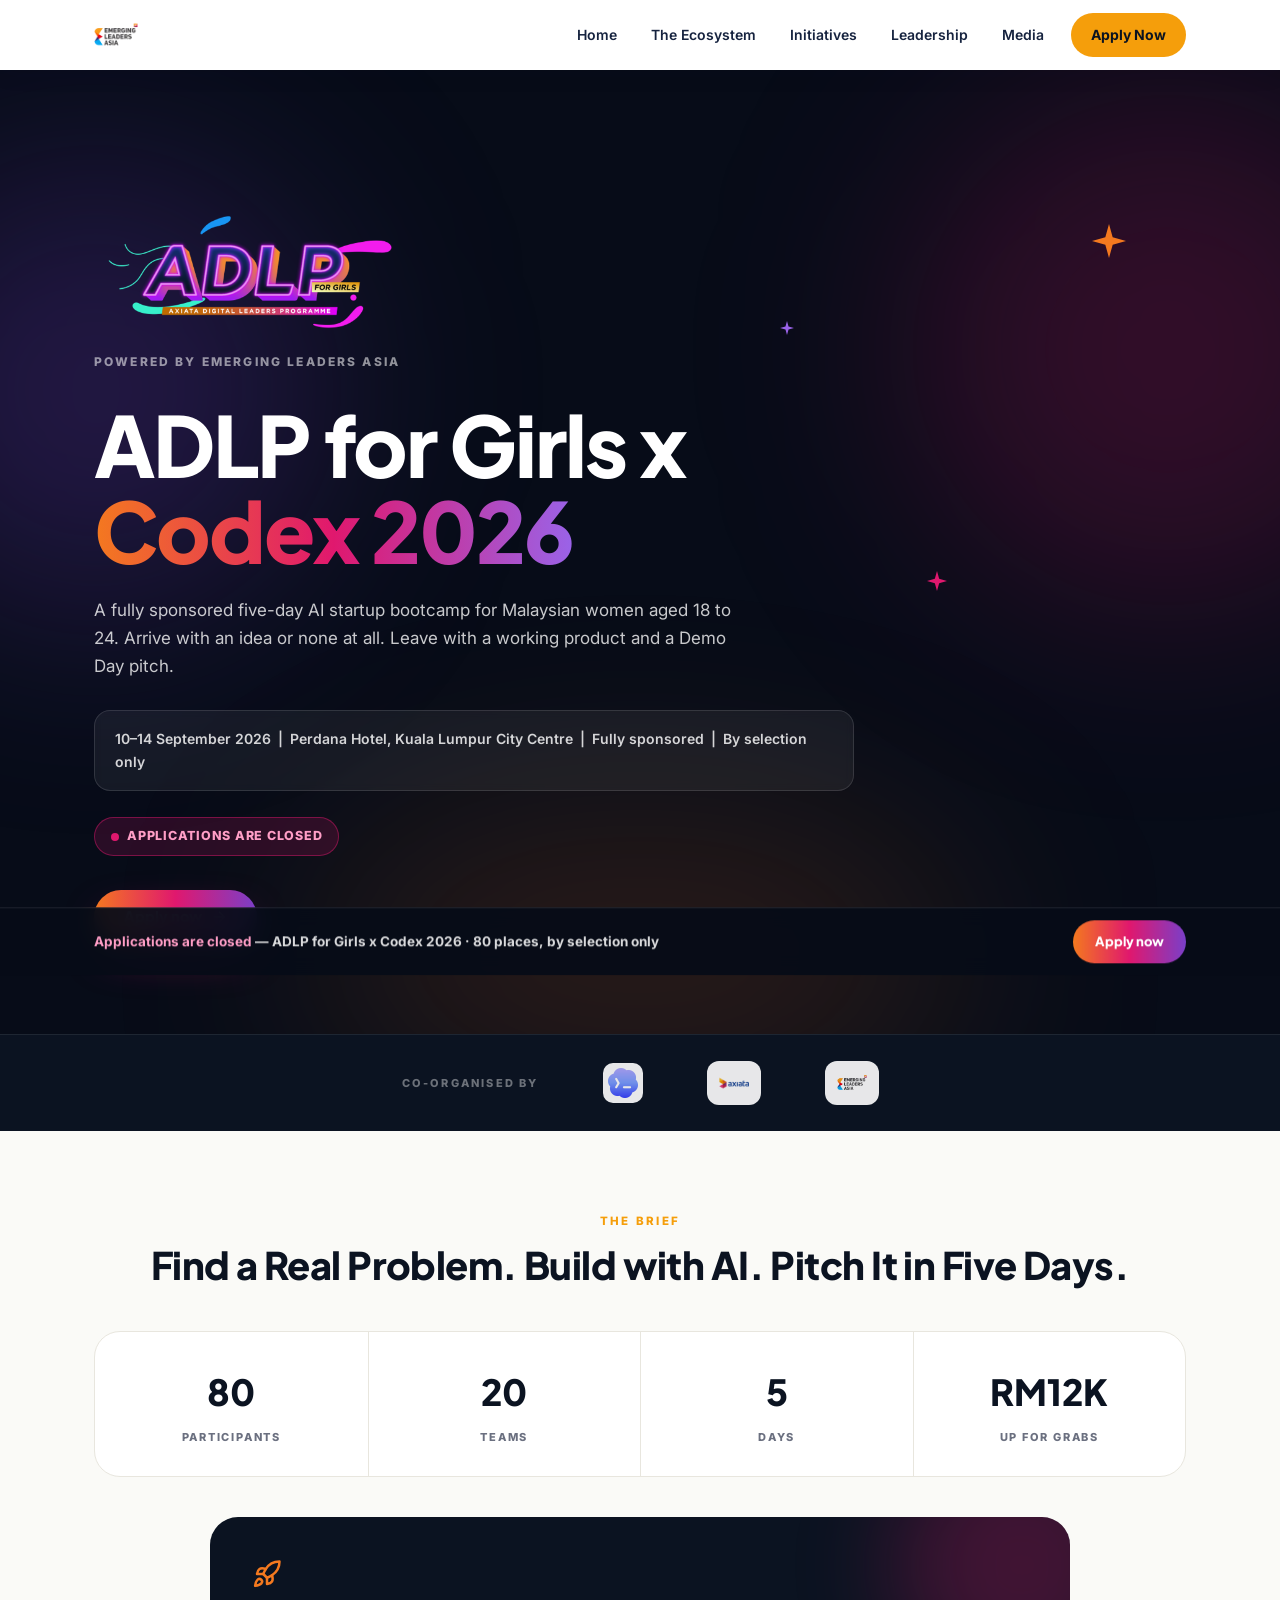
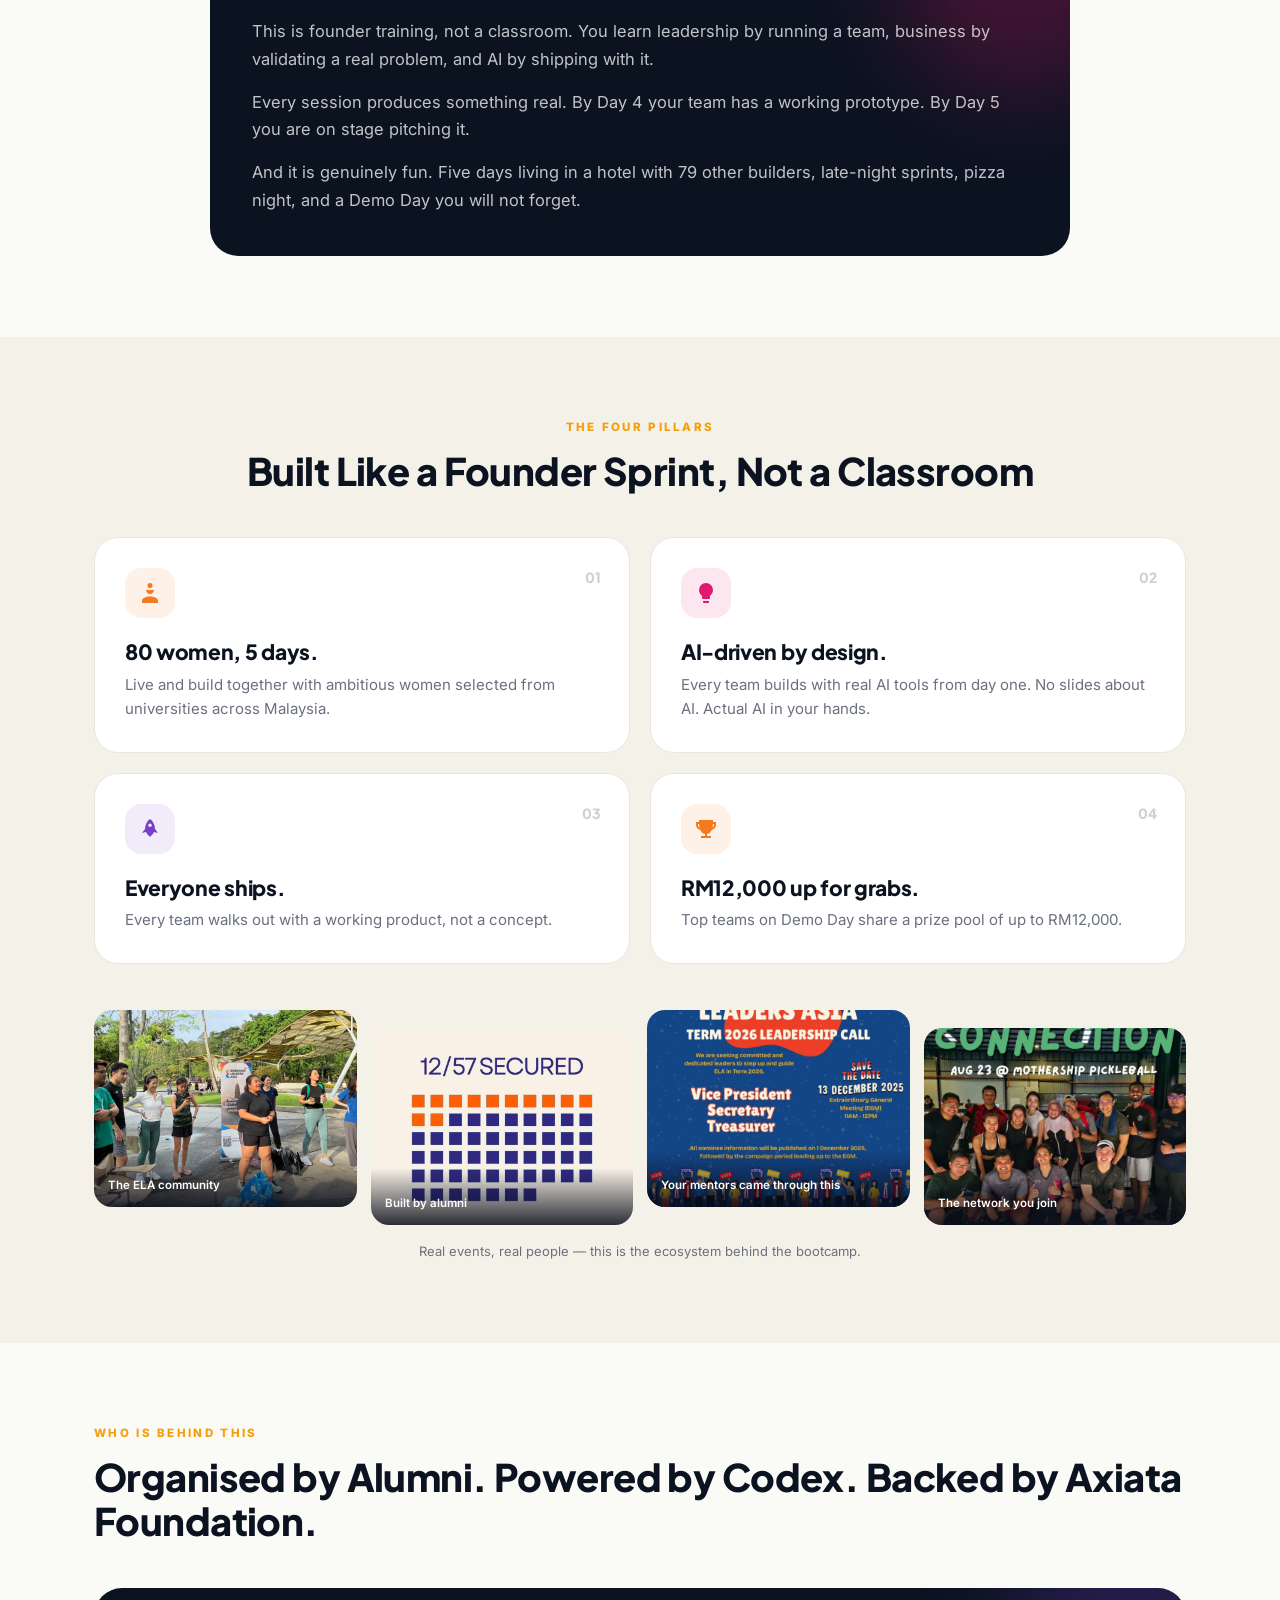
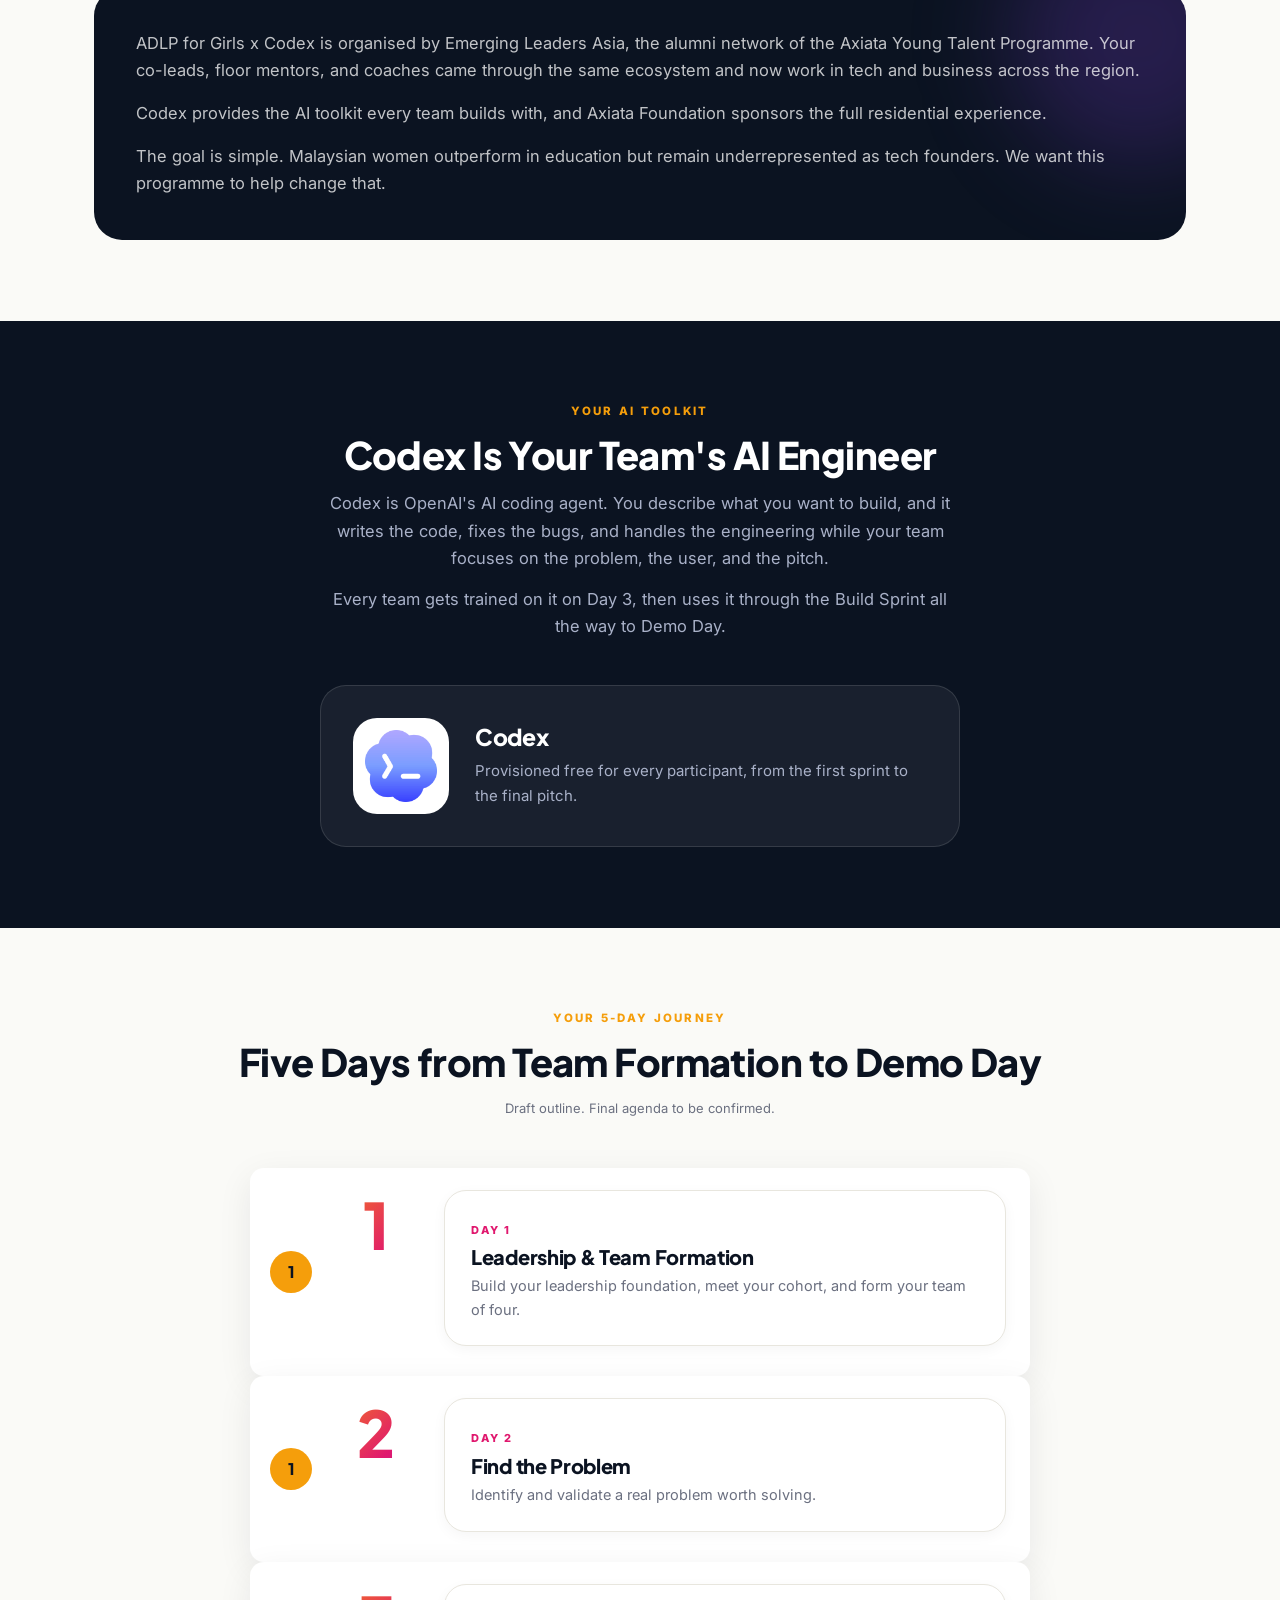
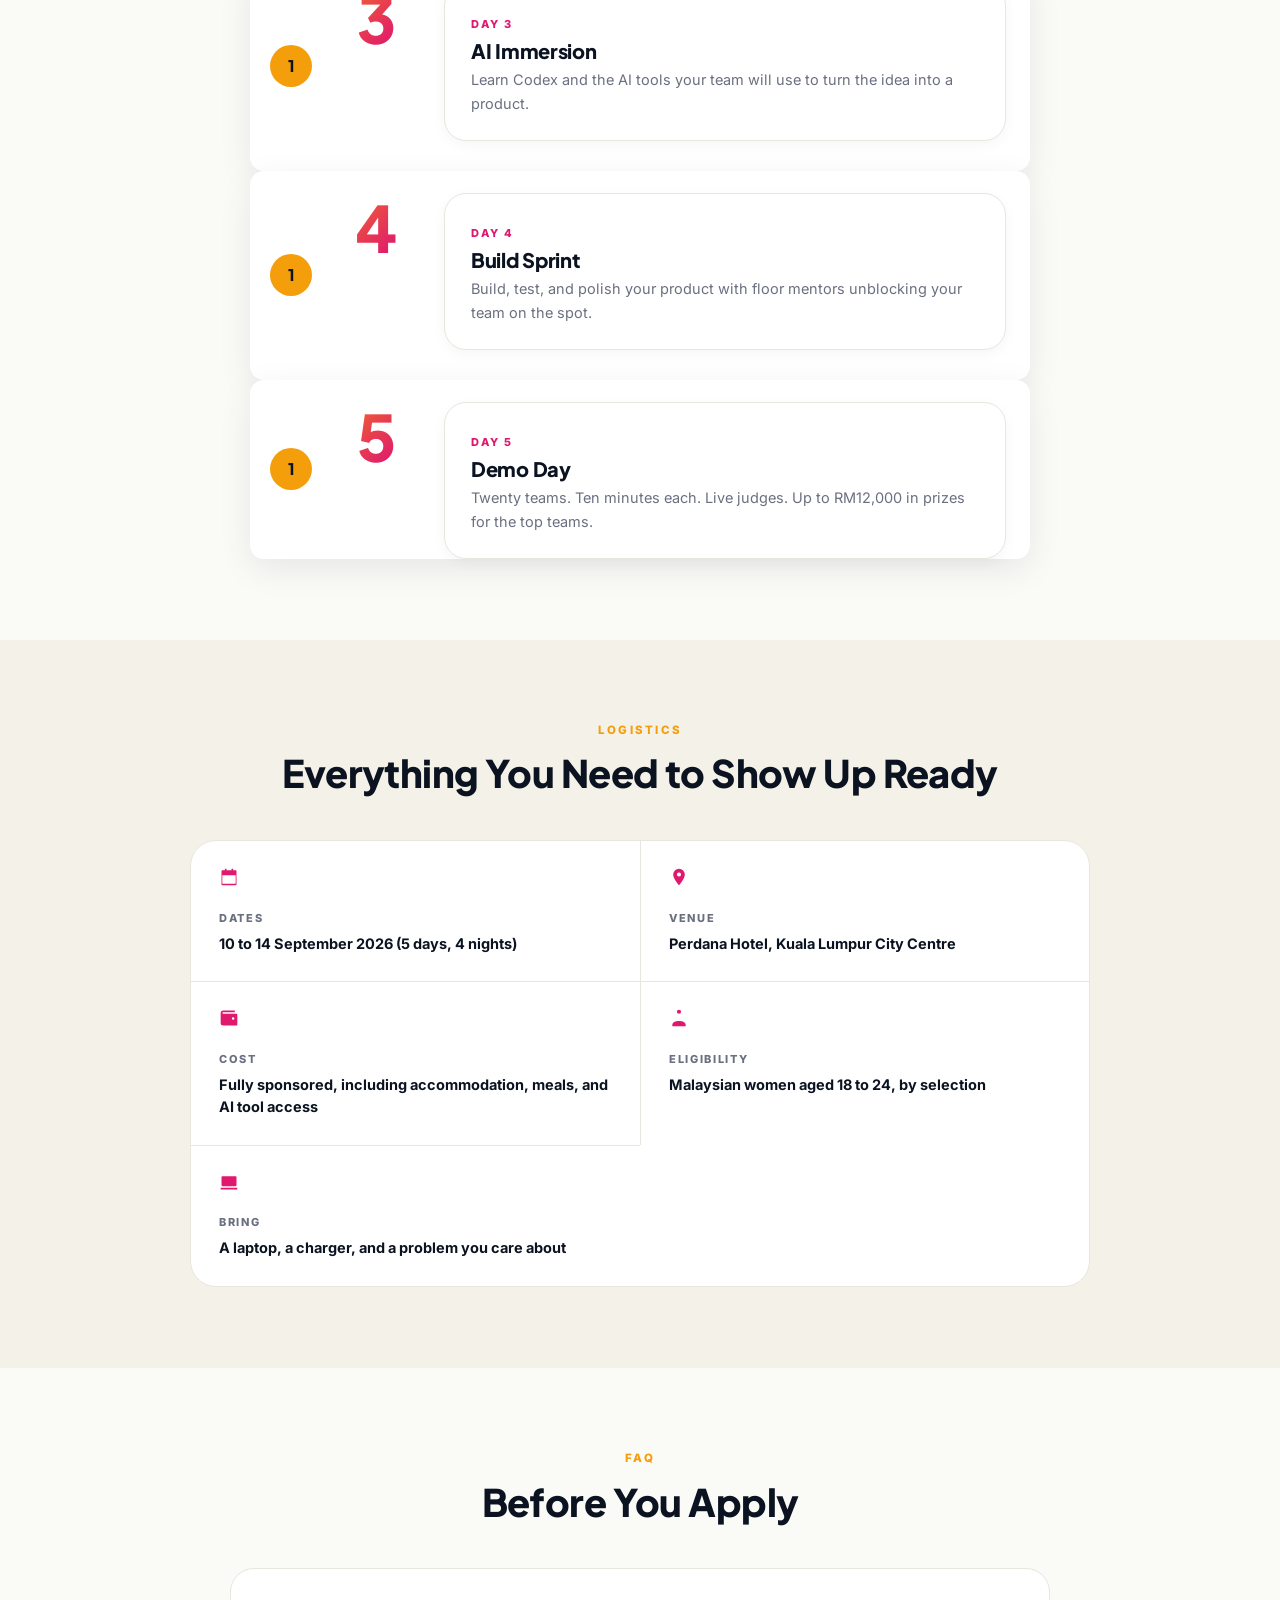
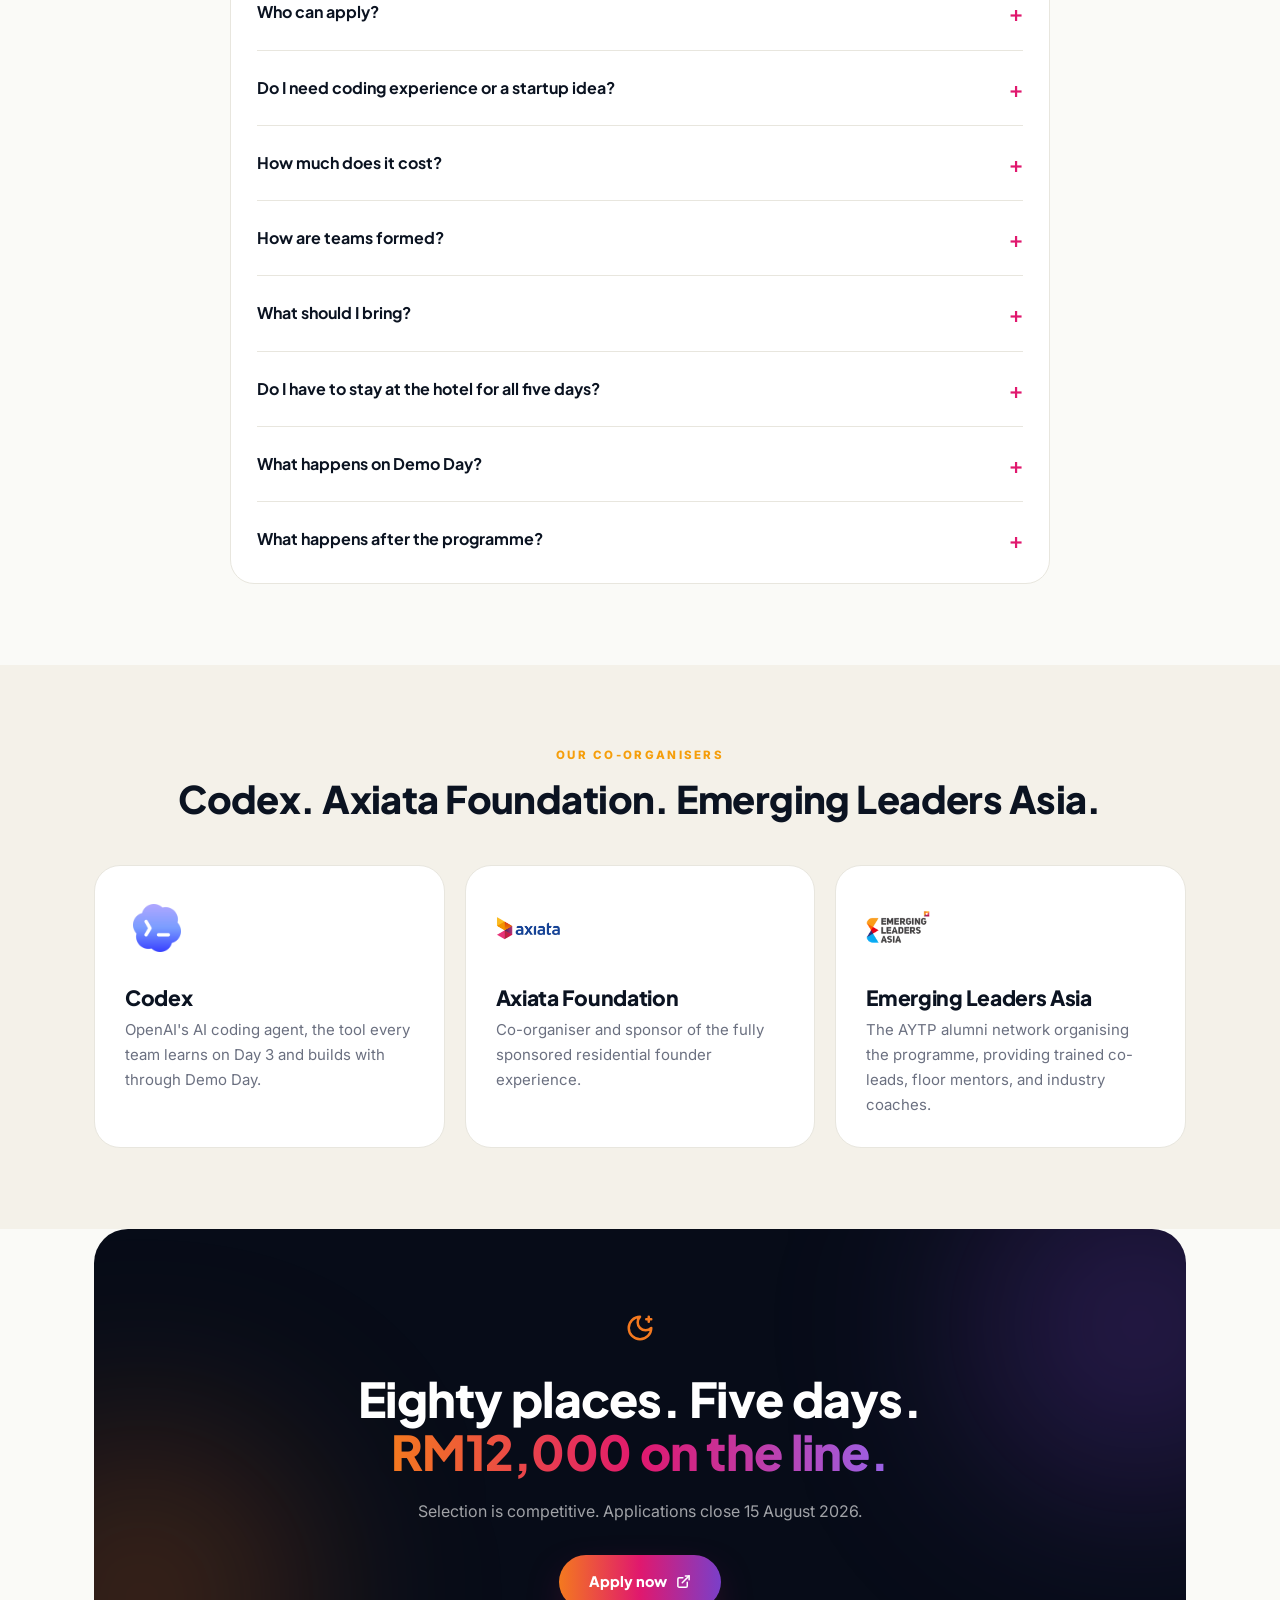
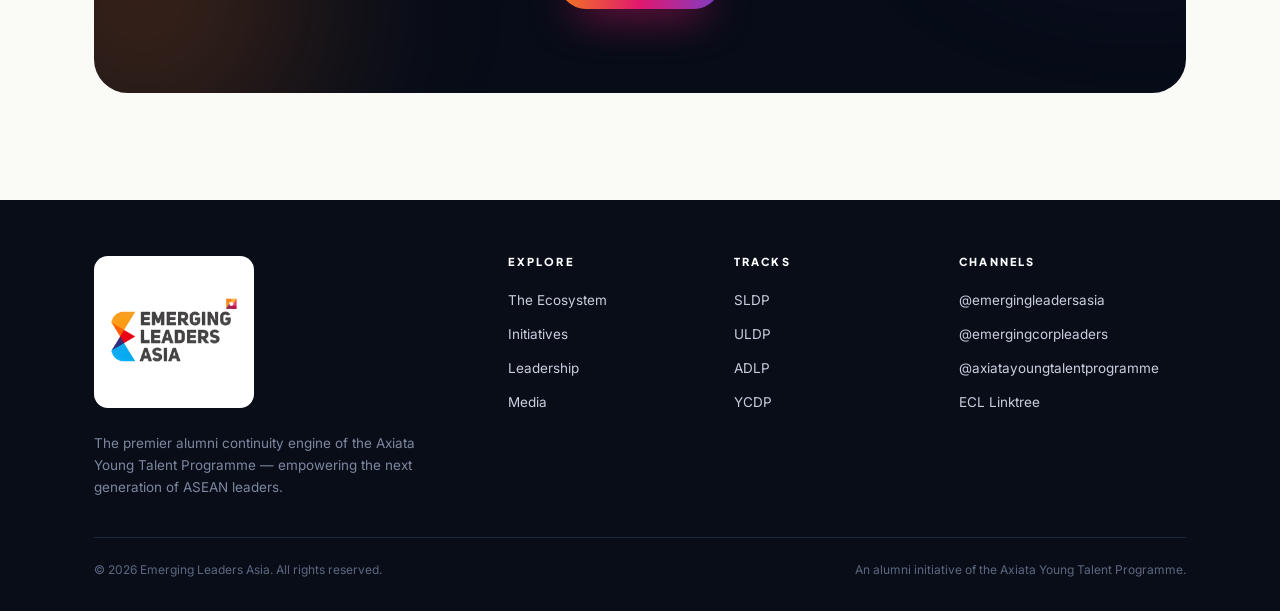
==== commit 620b212a: "Elevate ADLP microsite: countdown, org strip, numeral timeline, photo proof, sticky apply bar Mobbin" ====
--- a/adlp-for-girls.html
+++ b/adlp-for-girls.html
@@ -38,9 +38,52 @@
       text-transform: uppercase; color: rgba(255,255,255,.55);
     }
     .adlp-hero h1 {
-      margin-top: 30px; max-width: 15ch; color: #fff;
-      font-size: clamp(38px, 6vw, 68px); line-height: 1.04; letter-spacing: -0.02em;
-    }
+      margin-top: 30px; max-width: 14ch; color: #fff;
+      font-size: clamp(42px, 7.2vw, 84px); line-height: 1.02; letter-spacing: -0.025em;
+    }
+    .adlp-hero .spark { position: absolute; color: var(--adlp-orange); animation: adlp-float 5s ease-in-out infinite; pointer-events: none; }
+    .adlp-hero .spark.s2 { color: var(--adlp-pink); animation-delay: 1.4s; }
+    .adlp-hero .spark.s3 { color: #9a63e8; animation-delay: 2.6s; }
+    @keyframes adlp-float { 0%,100% { transform: translateY(0) rotate(0deg); } 50% { transform: translateY(-14px) rotate(12deg); } }
+    .adlp-hero .deadline-chip {
+      display: inline-flex; align-items: center; gap: 8px; margin-top: 26px;
+      padding: 8px 16px; border-radius: 999px; font-size: 12.5px; font-weight: 800;
+      letter-spacing: .06em; text-transform: uppercase;
+      background: rgba(224,24,110,.16); border: 1px solid rgba(224,24,110,.45); color: #ff9ec6;
+    }
+    .adlp-hero .deadline-chip .pulse {
+      width: 8px; height: 8px; border-radius: 50%; background: #e0186e;
+      animation: adlp-pulse 1.6s ease-in-out infinite;
+    }
+    @keyframes adlp-pulse { 0%,100% { box-shadow: 0 0 0 0 rgba(224,24,110,.55); } 50% { box-shadow: 0 0 0 7px rgba(224,24,110,0); } }
+    .adlp-orgstrip { background: #0b1321; border-top: 1px solid rgba(255,255,255,.08); padding: 26px 0; }
+    .adlp-orgstrip .row { display: flex; align-items: center; justify-content: center; gap: clamp(28px, 6vw, 64px); flex-wrap: wrap; }
+    .adlp-orgstrip .lbl { font-size: 11px; font-weight: 800; letter-spacing: .2em; text-transform: uppercase; color: rgba(255,255,255,.4); }
+    .adlp-orgstrip img { height: 40px; width: auto; object-fit: contain; opacity: .9; }
+    .adlp-orgstrip img.round { border-radius: 10px; }
+    .adlp-orgstrip img.chip { background: #fff; padding: 7px 12px; border-radius: 12px; height: 44px; }
+    .adlp-photos { margin-top: 46px; display: grid; grid-template-columns: repeat(4, 1fr); gap: 14px; }
+    @media (max-width: 820px) { .adlp-photos { grid-template-columns: repeat(2, 1fr); } }
+    .adlp-photos figure { position: relative; overflow: hidden; border-radius: 18px; aspect-ratio: 4/3; }
+    .adlp-photos figure:nth-child(2), .adlp-photos figure:nth-child(4) { transform: translateY(18px); }
+    .adlp-photos img { width: 100%; height: 100%; object-fit: cover; transition: transform .5s var(--ease); }
+    .adlp-photos figure:hover img { transform: scale(1.05); }
+    .adlp-photos figcaption {
+      position: absolute; inset: auto 0 0 0; padding: 26px 14px 12px; font-size: 11.5px; font-weight: 600; color: #fff;
+      background: linear-gradient(180deg, transparent, rgba(7,12,24,.85));
+    }
+    .adlp-sticky {
+      position: fixed; left: 0; right: 0; bottom: 0; z-index: 90;
+      background: rgba(7,12,24,.94); backdrop-filter: blur(10px);
+      border-top: 1px solid rgba(255,255,255,.1);
+      transform: translateY(110%); transition: transform .45s var(--ease);
+    }
+    .adlp-sticky.show { transform: translateY(0); }
+    .adlp-sticky .inner { display: flex; align-items: center; justify-content: space-between; gap: 16px; padding: 12px 24px; max-width: var(--maxw); margin: 0 auto; }
+    .adlp-sticky .msg { font-size: 13.5px; font-weight: 700; color: rgba(255,255,255,.85); }
+    .adlp-sticky .msg b { color: #ff9ec6; }
+    .adlp-sticky .btn-adlp { padding: 11px 22px; font-size: 13px; box-shadow: none; }
+    @media (max-width: 560px) { .adlp-sticky .msg span.hide-sm { display: none; } }
     .adlp-hero .sub { margin-top: 22px; max-width: 58ch; font-size: 17px; color: rgba(255,255,255,.78); }
     .adlp-hero .facts {
       margin-top: 30px; max-width: 760px; padding: 16px 20px;
@@ -88,20 +131,29 @@
     .pillar h3 { margin-top: 22px; font-size: 21px; }
     .pillar p { margin-top: 8px; color: var(--grey); font-size: 15px; }
     .adlp-journey { position: relative; margin-top: 48px; }
-    .adlp-journey::before { content: ""; position: absolute; left: 25px; top: 10px; bottom: 10px; width: 3px; border-radius: 2px;
+    .adlp-journey::before { content: ""; position: absolute; left: 34px; top: 16px; bottom: 16px; width: 3px; border-radius: 2px;
       background: linear-gradient(180deg, var(--adlp-orange), var(--adlp-pink), var(--adlp-purple)); }
-    .adlp-journey .step { position: relative; padding: 0 0 26px 74px; }
+    .adlp-journey .step { position: relative; display: grid; grid-template-columns: 96px 1fr; gap: 20px; padding-bottom: 30px; }
     .adlp-journey .step:last-child { padding-bottom: 0; }
-    .adlp-journey .dot {
-      position: absolute; left: 0; top: 0; width: 52px; height: 52px; border-radius: 50%;
-      display: flex; align-items: center; justify-content: center; color: #fff;
+    .adlp-journey .daynum {
+      position: relative; font-family: var(--font-display); font-weight: 800;
+      font-size: clamp(44px, 6vw, 64px); line-height: 1; padding-top: 2px; text-align: center;
       background: linear-gradient(135deg, var(--adlp-orange), var(--adlp-pink), var(--adlp-purple));
-      border: 4px solid var(--bg); box-shadow: var(--shadow);
+      -webkit-background-clip: text; background-clip: text; color: transparent;
+    }
+    .adlp-journey .daynum::before {
+      content: ""; position: absolute; left: 50%; top: -4px; transform: translateX(-50%);
+      width: 72px; height: 84px; border-radius: 20px; background: var(--bg); z-index: -1;
     }
     .adlp-journey .step-card { border: 1px solid var(--line); border-radius: 22px; background: var(--paper); padding: 24px 26px; box-shadow: 0 4px 14px rgba(11,19,33,.04); }
     .adlp-journey .day { font-size: 11px; font-weight: 800; letter-spacing: .18em; text-transform: uppercase; color: var(--adlp-pink); }
     .adlp-journey h3 { margin-top: 6px; font-size: 20px; }
     .adlp-journey p { margin-top: 6px; color: var(--grey); font-size: 14.5px; }
+    @media (max-width: 560px) {
+      .adlp-journey::before { left: 24px; }
+      .adlp-journey .step { grid-template-columns: 64px 1fr; gap: 14px; }
+      .adlp-journey .daynum::before { width: 52px; height: 60px; }
+    }
     .logi-grid { display: grid; grid-template-columns: 1fr 1fr; overflow: hidden; border: 1px solid var(--line); border-radius: 26px; background: var(--paper); }
     @media (max-width: 680px) { .logi-grid { grid-template-columns: 1fr; } }
     .logi-grid .item { padding: 26px 28px; border-top: 1px solid var(--line); }
@@ -168,12 +220,16 @@
     <div class="glow g1" aria-hidden="true"></div>
     <div class="glow g2" aria-hidden="true"></div>
     <div class="glow g3" aria-hidden="true"></div>
+    <svg class="spark" style="top:16%;right:12%;" width="34" height="34" viewBox="0 0 24 24" fill="currentColor" aria-hidden="true"><path d="M12 0l2.6 9.4L24 12l-9.4 2.6L12 24l-2.6-9.4L0 12l9.4-2.6z"/></svg>
+    <svg class="spark s2" style="top:52%;right:26%;" width="20" height="20" viewBox="0 0 24 24" fill="currentColor" aria-hidden="true"><path d="M12 0l2.6 9.4L24 12l-9.4 2.6L12 24l-2.6-9.4L0 12l9.4-2.6z"/></svg>
+    <svg class="spark s3" style="top:26%;right:38%;" width="14" height="14" viewBox="0 0 24 24" fill="currentColor" aria-hidden="true"><path d="M12 0l2.6 9.4L24 12l-9.4 2.6L12 24l-2.6-9.4L0 12l9.4-2.6z"/></svg>
     <div class="shell">
       <img class="logo-lockup" src="assets/img/adlp/adlp-for-girls-logo.png" alt="ADLP For Girls x Codex 2026">
       <p class="powered">Powered by Emerging Leaders Asia</p>
       <h1>ADLP for Girls x <span class="grad-text">Codex 2026</span></h1>
       <p class="sub">A fully sponsored five-day AI startup bootcamp for Malaysian women aged 18 to 24. Arrive with an idea or none at all. Leave with a working product and a Demo Day pitch.</p>
       <p class="facts">10–14 September 2026&ensp;|&ensp;Perdana Hotel, Kuala Lumpur City Centre&ensp;|&ensp;Fully sponsored&ensp;|&ensp;By selection only</p>
+      <p class="deadline-chip"><span class="pulse" aria-hidden="true"></span><span id="deadline-msg">Applications close 15 August 2026</span></p>
       <p style="margin-top:34px;">
         <a class="btn-adlp" href="https://candidate.axiata.talentpulse.accendo.com.my/invitation/journey/?journey_unique_token=Ih46s9Psk0eqCZvZvnhDCZmQcNyIdwW4" target="_blank" rel="noopener noreferrer">
           Apply now
@@ -183,6 +239,16 @@
     </div>
   </section>
 
+  <!-- ================= CO-ORGANISER STRIP ================= -->
+  <div class="adlp-orgstrip">
+    <div class="shell row">
+      <span class="lbl">Co-organised by</span>
+      <img class="round" src="assets/img/adlp/codex-logo.png" alt="Codex">
+      <img class="chip" src="assets/img/adlp/axiata-foundation.png" alt="Axiata Foundation">
+      <img class="chip" src="assets/img/ELA-Logo.png" alt="Emerging Leaders Asia">
+    </div>
+  </div>
+
   <!-- ================= THE BRIEF ================= -->
   <section class="section">
     <div class="shell">
@@ -239,6 +305,14 @@
           <p>Top teams on Demo Day share a prize pool of up to RM12,000.</p>
         </article>
       </div>
+
+      <div class="adlp-photos reveal" aria-label="Moments from the Emerging Leaders Asia community">
+        <figure><img loading="lazy" src="assets/img/gallery/p02_ela.jpg" alt="ELA community event at Perdana Botanical Garden"><figcaption>The ELA community</figcaption></figure>
+        <figure><img loading="lazy" src="assets/img/gallery/p07_ela.jpg" alt="ELA members at a community session"><figcaption>Built by alumni</figcaption></figure>
+        <figure><img loading="lazy" src="assets/img/gallery/p13_ela.jpg" alt="ELA community gathering"><figcaption>Your mentors came through this</figcaption></figure>
+        <figure><img loading="lazy" src="assets/img/gallery/p20_ela.jpg" alt="ELA members networking at an event"><figcaption>The network you join</figcaption></figure>
+      </div>
+      <p class="section-note reveal" style="margin-top:34px;">Real events, real people — this is the ecosystem behind the bootcamp.</p>
     </div>
   </section>
 
@@ -289,7 +363,7 @@
       </div>
       <div class="adlp-journey" style="max-width:780px;margin-left:auto;margin-right:auto;">
         <div class="step reveal">
-          <span class="dot"><svg width="20" height="20" viewBox="0 0 24 24" fill="currentColor" aria-hidden="true"><path d="M12 7a2.5 2.5 0 110-5 2.5 2.5 0 010 5zM4 22v-2c0-2.8 3.6-4.5 8-4.5s8 1.7 8 4.5v2H4z"/></svg></span>
+          <div class="daynum" aria-hidden="true">1</div>
           <div class="step-card">
             <p class="day">Day 1</p>
             <h3>Leadership &amp; Team Formation</h3>
@@ -297,7 +371,7 @@
           </div>
         </div>
         <div class="step reveal">
-          <span class="dot"><svg width="20" height="20" viewBox="0 0 24 24" fill="currentColor" aria-hidden="true"><path d="M12 2a7 7 0 00-7 7c0 2.4 1.2 4.5 3 5.7V17a1 1 0 001 1h6a1 1 0 001-1v-2.3c1.8-1.3 3-3.4 3-5.7a7 7 0 00-7-7zm-3 18h6v1a1 1 0 01-1 1h-4a1 1 0 01-1-1v-1z"/></svg></span>
+          <div class="daynum" aria-hidden="true">2</div>
           <div class="step-card">
             <p class="day">Day 2</p>
             <h3>Find the Problem</h3>
@@ -305,7 +379,7 @@
           </div>
         </div>
         <div class="step reveal">
-          <span class="dot"><svg width="20" height="20" viewBox="0 0 24 24" fill="currentColor" aria-hidden="true"><path d="M12 2a4 4 0 014 4c0 .7-.2 1.4-.5 2H17a3 3 0 013 3c0 .8-.3 1.6-.9 2.1.6.6.9 1.3.9 2.1a3 3 0 01-3 3h-1.5c.3.6.5 1.3.5 2a4 4 0 01-8 0c0-.7.2-1.4.5-2H7a3 3 0 01-3-3c0-.8.3-1.5.9-2.1A3 3 0 014 11a3 3 0 013-3h1.5A4.2 4.2 0 018 6a4 4 0 014-4z"/></svg></span>
+          <div class="daynum" aria-hidden="true">3</div>
           <div class="step-card">
             <p class="day">Day 3</p>
             <h3>AI Immersion</h3>
@@ -313,7 +387,7 @@
           </div>
         </div>
         <div class="step reveal">
-          <span class="dot"><svg width="20" height="20" viewBox="0 0 24 24" fill="currentColor" aria-hidden="true"><path d="M4 5h16a1 1 0 011 1v10a1 1 0 01-1 1H4a1 1 0 01-1-1V6a1 1 0 011-1zm-2 14h20v2H2v-2z"/></svg></span>
+          <div class="daynum" aria-hidden="true">4</div>
           <div class="step-card">
             <p class="day">Day 4</p>
             <h3>Build Sprint</h3>
@@ -321,7 +395,7 @@
           </div>
         </div>
         <div class="step reveal">
-          <span class="dot"><svg width="20" height="20" viewBox="0 0 24 24" fill="currentColor" aria-hidden="true"><path d="M5 3h14v2h3v3c0 2.5-1.8 4.5-4.2 4.9A7 7 0 0113 17v2h4v2H7v-2h4v-2a7 7 0 01-4.8-4.1C3.8 12.5 2 10.5 2 8V5h3V3z"/></svg></span>
+          <div class="daynum" aria-hidden="true">5</div>
           <div class="step-card">
             <p class="day">Day 5</p>
             <h3>Demo Day</h3>
@@ -502,6 +576,39 @@
     </div>
   </footer>
 
+  <!-- ================= STICKY APPLY BAR ================= -->
+  <div class="adlp-sticky" id="adlp-sticky" role="complementary" aria-label="Application deadline reminder">
+    <div class="inner">
+      <p class="msg"><b id="sticky-days"></b> <span class="hide-sm">— ADLP for Girls x Codex 2026 · 80 places, by selection only</span></p>
+      <a class="btn-adlp" href="https://candidate.axiata.talentpulse.accendo.com.my/invitation/journey/?journey_unique_token=Ih46s9Psk0eqCZvZvnhDCZmQcNyIdwW4" target="_blank" rel="noopener noreferrer">Apply now</a>
+    </div>
+  </div>
+
   <script src="assets/js/main.js"></script>
+  <script>
+    (function () {
+      /* deadline countdown — closes 15 Aug 2026, 23:59 MYT (UTC+8) */
+      var deadline = new Date("2026-08-15T23:59:59+08:00");
+      var days = Math.ceil((deadline - Date.now()) / 86400000);
+      var chip = document.getElementById("deadline-msg");
+      var stickyDays = document.getElementById("sticky-days");
+      var msg = days > 1 ? "Applications close in " + days + " days — 15 August 2026"
+              : days === 1 ? "Applications close tomorrow — 15 August 2026"
+              : days === 0 ? "Applications close today"
+              : "Applications are closed";
+      if (chip) chip.textContent = msg;
+      if (stickyDays) stickyDays.textContent = days > 0 ? days + " days left to apply" : msg;
+
+      /* sticky bar appears after the hero, hides near the final CTA */
+      var bar = document.getElementById("adlp-sticky");
+      var hero = document.querySelector(".adlp-hero");
+      var finalCta = document.getElementById("register");
+      if (!bar || !hero || days < 0) return;
+      var pastHero = false, atEnd = false;
+      var update = function () { bar.classList.toggle("show", pastHero && !atEnd); };
+      new IntersectionObserver(function (e) { pastHero = !e[0].isIntersecting; update(); }).observe(hero);
+      if (finalCta) new IntersectionObserver(function (e) { atEnd = e[0].isIntersecting; update(); }).observe(finalCta);
+    })();
+  </script>
 </body>
 </html>
